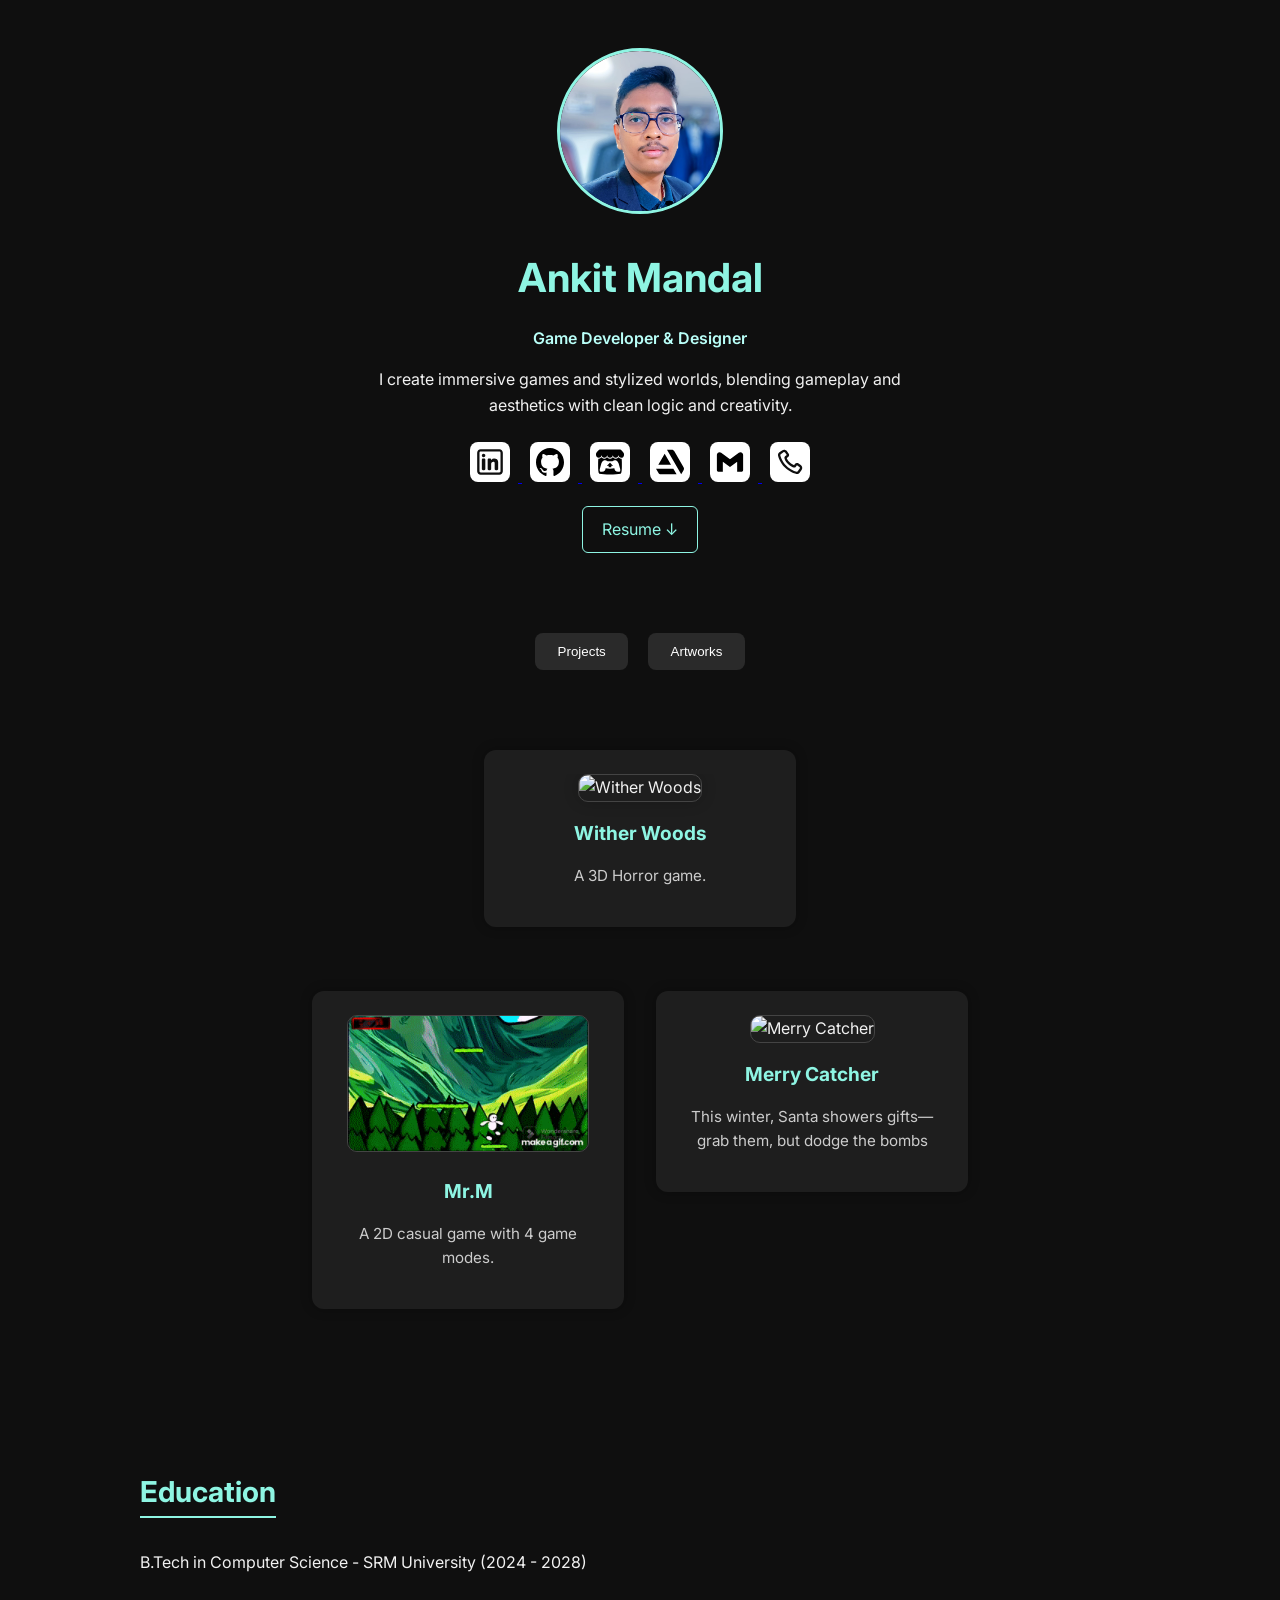
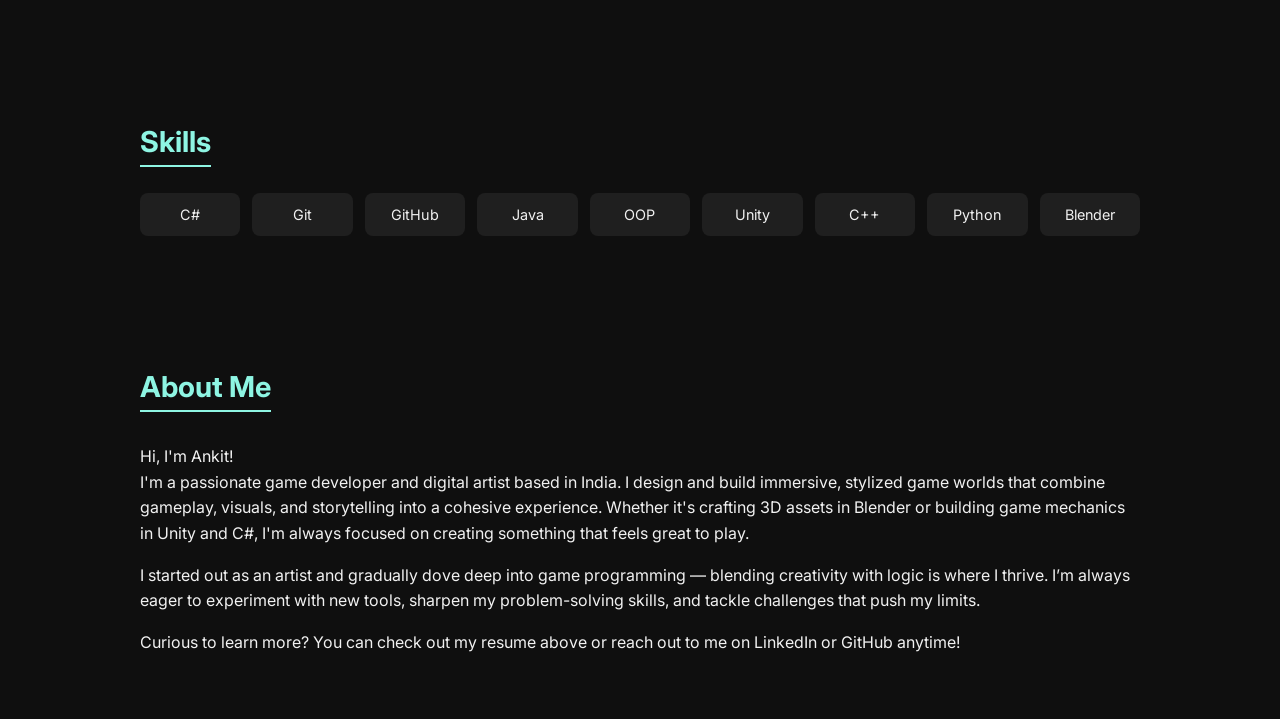
==== index.html @ 46e1128d "thumbnail" ====
<!DOCTYPE html>
<html lang="en">
<head>
	<meta property="og:title" content="Ankit Mandal - Portfolio" />
<meta property="og:description" content="Check out my game development and design projects." />
<meta property="og:image" content="https://ankit-mandal006.github.io/thumbnail.png" />
<meta property="og:url" content="https://ankit-mandal006.github.io/" />
  <meta charset="UTF-8" />
  <meta name="viewport" content="width=device-width, initial-scale=1.0" />
  <title>Ankit Mandal</title>
  <link rel="stylesheet" href="style.css" />
  <link href="https://fonts.googleapis.com/css2?family=Inter:wght@400;700&display=swap" rel="stylesheet">
</head>
<body>

  <!-- Intro Section -->
  <section class="intro">
    <div class="profile-img">
      <img src="My Photo.jpg" alt="Profile" />
    </div>
    <div class="intro-text">
      <h1>Ankit Mandal</h1>
      <p class="title">Game Developer & Designer</p>
      <p class="bio">I create immersive games and stylized worlds, blending gameplay and aesthetics with clean logic and creativity.</p>
      <div class="social-links">
  <a href="https://www.linkedin.com/in/ankit-mandal-724890359/" target="_blank" rel="noopener noreferrer">
    <img src="linkedin.svg" alt="LinkedIn" />
  </a>
  <a href="https://github.com/Ankit-Mandal006" target="_blank" rel="noopener noreferrer">
    <img src="github.svg" alt="GitHub" />
  </a>
<a href="https://ankit-mandal006.itch.io/" target="_blank" rel="noopener noreferrer">
    <img src="itchio.svg" alt="ItchIo" />
  </a>
<a href="https://www.artstation.com/ankitmandal006/albums/14439986" target="_blank" rel="noopener noreferrer">
    <img src="artstation.svg" alt="ArtStation" />
  </a>
<!-- Gmail -->
<a href="mailto:mandal.ankit190506@gmail.com" onclick="copyToClipboard('mandal.ankit190506@gmail.com'); return true;" title="Click to email & copy email">
  <img src="gmail.svg" alt="Gmail" />
</a>

<!-- Phone -->
<a href="#" data-copy="+919234435686" onclick="copyToClipboard(this.dataset.copy); return false;" title="Click to copy phone number">
  <img src="call.svg" alt="Call" />
</a>
</div>
<a href="Ankit Mandal Resume.docx" class="resume-btn" target="_blank" rel="noopener noreferrer">Resume ↓</a>
    </div>
  </section>

  <!-- Toggle Buttons -->
  <div class="switch-buttons">
    <button onclick="showSection('projects')">Projects</button>
    <button onclick="showSection('artworks')">Artworks</button>
  </div>

  <!-- Project Section -->
<section id="projects" class="section active">

  <!-- Featured Game -->
  <div class="grid-container">
    <a href="https://ankit-mandal006.itch.io/wither-woods" target="_blank" class="game-card-link">
      <div class="game-card featured-card">
        <div class="overlay-container">
          <img src="WitherWoods.gif" alt="Wither Woods" />
          <div class="overlay-text">
            <svg xmlns="http://www.w3.org/2000/svg" width="16" height="16" fill="currentColor" viewBox="0 0 16 16">
              <path d="M16 8s-3-5.5-8-5.5S0 8 0 8s3 5.5 8 5.5S16 8 16 8zm-8 4a4 4 0 1 1 0-8 4 4 0 0 1 0 8z"/>
              <path d="M8 5.5a2.5 2.5 0 1 0 0 5 2.5 2.5 0 0 0 0-5z"/>
            </svg>
            Play on Itch.io
          </div>
        </div>
        <h3>Wither Woods</h3>
        <p>A 3D Horror game.</p>
      </div>
    </a>
  </div>

  <!-- Other Projects -->
  <div class="grid-container">
    <a href="https://ankit-mandal006.itch.io/mr-m" target="_blank" class="game-card-link">
      <div class="game-card">
        <div class="overlay-container">
          <img src="Mr_M.gif" alt="Mr.M" />
          <div class="overlay-text">
            <svg xmlns="http://www.w3.org/2000/svg" width="16" height="16" fill="currentColor" viewBox="0 0 16 16">
              <path d="M16 8s-3-5.5-8-5.5S0 8 0 8s3 5.5 8 5.5S16 8 16 8zm-8 4a4 4 0 1 1 0-8 4 4 0 0 1 0 8z"/>
              <path d="M8 5.5a2.5 2.5 0 1 0 0 5 2.5 2.5 0 0 0 0-5z"/>
            </svg>
            Play on Itch.io
          </div>
        </div>
        <h3>Mr.M</h3>
        <p>A 2D casual game with 4 game modes.</p>
      </div>
    </a>

    <a href="https://ankit-mandal006.itch.io/merrycatcher" target="_blank" class="game-card-link">
      <div class="game-card">
        <div class="overlay-container">
          <img src="Merry Catcher.gif" alt="Merry Catcher" />
          <div class="overlay-text">
            <svg xmlns="http://www.w3.org/2000/svg" width="16" height="16" fill="currentColor" viewBox="0 0 16 16">
              <path d="M16 8s-3-5.5-8-5.5S0 8 0 8s3 5.5 8 5.5S16 8 16 8zm-8 4a4 4 0 1 1 0-8 4 4 0 0 1 0 8z"/>
              <path d="M8 5.5a2.5 2.5 0 1 0 0 5 2.5 2.5 0 0 0 0-5z"/>
            </svg>
            Play on Itch.io
          </div>
        </div>
        <h3>Merry Catcher</h3>
        <p>This winter, Santa showers gifts—grab them, but dodge the bombs</p>
      </div>
    </a>
  </div>

</section>


 <!-- Artworks Section -->
<section id="artworks" class="section">
  <div class="grid-container">

    
    <a href="https://www.artstation.com/artwork/0lVBq5" target="_blank" class="game-card-link">
      <div class="game-card">
        <div class="overlay-container">
          <img src="Rock_Golem.gif" alt="Rock Golem" />
          <div class="overlay-text">
            <svg xmlns="http://www.w3.org/2000/svg" width="16" height="16" fill="currentColor" viewBox="0 0 16 16">
              <path d="M16 8s-3-5.5-8-5.5S0 8 0 8s3 5.5 8 5.5S16 8 16 8zm-8 4a4 4 0 1 1 0-8 4 4 0 0 1 0 8z"/>
              <path d="M8 5.5a2.5 2.5 0 1 0 0 5 2.5 2.5 0 0 0 0-5z"/>
            </svg>
            View on ArtStation
          </div>
        </div>
        <h3>Rock Golem</h3>
        <p>#3D Model</p>
      </div>
    </a>

  </div>

  <div class="grid-container">

  <div class="grid-container">

    <a href="https://www.artstation.com/artwork/WXVqDQ" target="_blank" class="game-card-link">
      <div class="game-card">
        <div class="overlay-container">
          <img src="My Kitchen.gif" alt="Kitchen" />
          <div class="overlay-text">
            <svg xmlns="http://www.w3.org/2000/svg" width="16" height="16" fill="currentColor" viewBox="0 0 16 16">
              <path d="M16 8s-3-5.5-8-5.5S0 8 0 8s3 5.5 8 5.5S16 8 16 8zm-8 4a4 4 0 1 1 0-8 4 4 0 0 1 0 8z"/>
              <path d="M8 5.5a2.5 2.5 0 1 0 0 5 2.5 2.5 0 0 0 0-5z"/>
            </svg>
            View on ArtStation
          </div>
        </div>
        <h3>Kitchen</h3>
        <p>#Environment Designing</p>
      </div>
    </a>

    <a href="https://www.artstation.com/artwork/GvKOK1" target="_blank" class="game-card-link">
      <div class="game-card">
        <div class="overlay-container">
          <img src="Poo.gif" alt="Poo - Kung Fu Panda" />
          <div class="overlay-text">
            <svg xmlns="http://www.w3.org/2000/svg" width="16" height="16" fill="currentColor" viewBox="0 0 16 16">
              <path d="M16 8s-3-5.5-8-5.5S0 8 0 8s3 5.5 8 5.5S16 8 16 8zm-8 4a4 4 0 1 1 0-8 4 4 0 0 1 0 8z"/>
              <path d="M8 5.5a2.5 2.5 0 1 0 0 5 2.5 2.5 0 0 0 0-5z"/>
            </svg>
            View on ArtStation
          </div>
        </div>
        <h3>Poo - Kung Fu Panda</h3>
        <p>#3D Model</p>
      </div>
    </a>

  </div>

  <div class="grid-container">

    <a href="https://www.artstation.com/artwork/Bk50A6" target="_blank" class="game-card-link">
      <div class="game-card">
        <div class="overlay-container">
          <img src="Solo Leveling.jpg" alt="Solo Leveling" />
          <div class="overlay-text">
            <svg xmlns="http://www.w3.org/2000/svg" width="16" height="16" fill="currentColor" viewBox="0 0 16 16">
              <path d="M16 8s-3-5.5-8-5.5S0 8 0 8s3 5.5 8 5.5S16 8 16 8zm-8 4a4 4 0 1 1 0-8 4 4 0 0 1 0 8z"/>
              <path d="M8 5.5a2.5 2.5 0 1 0 0 5 2.5 2.5 0 0 0 0-5z"/>
            </svg>
            View on ArtStation
          </div>
        </div>
        <h3>Solo Leveling</h3>
        <p>#Traditional Art</p>
      </div>
    </a>

    <a href="https://www.artstation.com/artwork/2B36AB" target="_blank" class="game-card-link">
      <div class="game-card">
        <div class="overlay-container">
          <img src="Deamon Slayer.jpg" alt="Demon Slayer" />
          <div class="overlay-text">
            <svg xmlns="http://www.w3.org/2000/svg" width="16" height="16" fill="currentColor" viewBox="0 0 16 16">
              <path d="M16 8s-3-5.5-8-5.5S0 8 0 8s3 5.5 8 5.5S16 8 16 8zm-8 4a4 4 0 1 1 0-8 4 4 0 0 1 0 8z"/>
              <path d="M8 5.5a2.5 2.5 0 1 0 0 5 2.5 2.5 0 0 0 0-5z"/>
            </svg>
            View on ArtStation
          </div>
        </div>
        <h3>Demon Slayer</h3>
        <p>#Traditional Art</p>
      </div>
    </a>

  </div>

  <div class="grid-container">

    <a href="https://www.artstation.com/artwork/NqV0A1" target="_blank" class="game-card-link">
      <div class="game-card">
        <div class="overlay-container">
          <img src="chainsaw man.jpg" alt="Chainsaw Man" />
          <div class="overlay-text">
            <svg xmlns="http://www.w3.org/2000/svg" width="16" height="16" fill="currentColor" viewBox="0 0 16 16">
              <path d="M16 8s-3-5.5-8-5.5S0 8 0 8s3 5.5 8 5.5S16 8 16 8zm-8 4a4 4 0 1 1 0-8 4 4 0 0 1 0 8z"/>
              <path d="M8 5.5a2.5 2.5 0 1 0 0 5 2.5 2.5 0 0 0 0-5z"/>
            </svg>
            View on ArtStation
          </div>
        </div>
        <h3>Chainsaw Man</h3>
        <p>#Traditional Art</p>
      </div>
    </a>

    <a href="https://www.artstation.com/artwork/qJwzaN" target="_blank" class="game-card-link">
      <div class="game-card">
        <div class="overlay-container">
          <img src="Berserk.jpg" alt="Berserk" />
          <div class="overlay-text">
            <svg xmlns="http://www.w3.org/2000/svg" width="16" height="16" fill="currentColor" viewBox="0 0 16 16">
              <path d="M16 8s-3-5.5-8-5.5S0 8 0 8s3 5.5 8 5.5S16 8 16 8zm-8 4a4 4 0 1 1 0-8 4 4 0 0 1 0 8z"/>
              <path d="M8 5.5a2.5 2.5 0 1 0 0 5 2.5 2.5 0 0 0 0-5z"/>
            </svg>
            View on ArtStation
          </div>
        </div>
        <h3>Berserk</h3>
        <p>#Traditional Art</p>
      </div>
    </a>

  </div>

  <div class="grid-container">

    <a href="https://www.artstation.com/artwork/wr3GlY" target="_blank" class="game-card-link">
      <div class="game-card">
        <div class="overlay-container">
          <img src="AOT.jpg" alt="Attack on Titan" />
          <div class="overlay-text">
            <svg xmlns="http://www.w3.org/2000/svg" width="16" height="16" fill="currentColor" viewBox="0 0 16 16">
              <path d="M16 8s-3-5.5-8-5.5S0 8 0 8s3 5.5 8 5.5S16 8 16 8zm-8 4a4 4 0 1 1 0-8 4 4 0 0 1 0 8z"/>
              <path d="M8 5.5a2.5 2.5 0 1 0 0 5 2.5 2.5 0 0 0 0-5z"/>
            </svg>
            View on ArtStation
          </div>
        </div>
        <h3>Attack on Titan</h3>
        <p>#Traditional Art</p>
      </div>
    </a>

  </div>
</section>



  <!-- Education -->
  <section class="info-block">
    <h2>Education</h2>
    <p>B.Tech in Computer Science - SRM University (2024 - 2028)</p>
  </section>

  <!-- Skills -->
  <section class="info-block">
    <h2>Skills</h2>
    <div class="skills-grid">
      <span>C#</span><span>Git</span><span>GitHub</span><span>Java</span>
      <span>OOP</span><span>Unity</span><span>C++</span><span>Python</span><span>Blender</span>
    </div>
  </section>

  <!-- About Me -->
  <section class="info-block">
    <h2>About Me</h2>
    <p>Hi, I'm Ankit! <br>
      I'm a passionate game developer and digital artist based in India. I design and build immersive, stylized game worlds that combine gameplay, visuals, and storytelling into a cohesive experience. Whether it's crafting 3D assets in Blender or building game mechanics in Unity and C#, I'm always focused on creating something that feels great to play.</p>
    <p>I started out as an artist and gradually dove deep into game programming — blending creativity with logic is where I thrive. I’m always eager to experiment with new tools, sharpen my problem-solving skills, and tackle challenges that push my limits.</p>
    <p>Curious to learn more? You can check out my resume above or reach out to me on LinkedIn or GitHub anytime!</p>
  </section>

  <!-- Script -->
  <script>
    function showSection(id) {
      document.querySelectorAll('.section').forEach(s => s.classList.remove('active'));
      document.getElementById(id).classList.add('active');
    }
  </script>
<script>
  function copyToClipboard(text) {
    if (navigator.clipboard) {
      navigator.clipboard.writeText(text).then(() => {
        alert(`${text} copied to clipboard!`);
      }).catch(err => {
        console.error('Failed to copy: ', err);
        alert('Copy failed. Try manually.');
      });
    } else {
      // Fallback for older browsers
      const textarea = document.createElement('textarea');
      textarea.value = text;
      document.body.appendChild(textarea);
      textarea.select();
      try {
        document.execCommand('copy');
        alert(`${text} copied to clipboard!`);
      } catch (err) {
        alert('Copy not supported');
      }
      document.body.removeChild(textarea);
    }
  }
</script>

</body>
</html>
---- style.css ----
/* =========================
   Base Styles
========================= */
body {
  font-family: 'Inter', sans-serif;
  background: #0f0f0f;
  color: #f1f1f1;
  margin: 0;
  padding: 0;
  line-height: 1.6;
}

/* =========================
   Layout
========================= */
section {
  padding: 3rem 1.5rem;
  max-width: 1000px;
  margin: 0 auto;
}

h1, h2, h3 {
  margin: 0;
}

h2 {
  color: #8ef5e3;
  font-size: 1.8rem;
  border-bottom: 2px solid #8ef5e3;
  display: inline-block;
  margin-bottom: 1rem;
}

/* =========================
   Intro Section
========================= */
.intro {
  display: flex;
  flex-direction: column;
  align-items: center;
  text-align: center;
}

.profile-img img {
  width: 160px;
  height: 160px;
  border-radius: 50%;
  border: 3px solid #8ef5e3;
  margin-bottom: 1rem;
}

.intro-text h1 {
  font-size: 2.5rem;
  color: #8ef5e3;
  margin: 0.5rem 0;
}

.title {
  color: #b9fff8;
  font-weight: 600;
  margin-bottom: 1rem;
}

.bio {
  max-width: 600px;
  font-size: 1rem;
}

/* =========================
   Social Links & Resume
========================= */
.social-links {
  margin-top: 1.5rem;
}

.social-links a img {
  width: 28px;
  height: 28px;
  background: #fff;
  border-radius: 8px;
  padding: 6px;
  margin: 0 8px;
  transition: transform 0.2s;
}

.social-links a img:hover {
  transform: scale(1.2);
}

.resume-btn {
  display: inline-block;
  margin-top: 1rem;
  padding: 0.6rem 1.2rem;
  border: 1px solid #8ef5e3;
  border-radius: 6px;
  color: #8ef5e3;
  text-decoration: none;
  transition: background 0.3s, color 0.3s;
}

.resume-btn:hover {
  background: #8ef5e3;
  color: #0f0f0f;
}

/* =========================
   Section Toggle Buttons
========================= */
.switch-buttons {
  text-align: center;
  margin-top: 2rem;
}

.switch-buttons button {
  background: #2a2a2a;
  border: none;
  color: #fff;
  padding: 0.7rem 1.4rem;
  margin: 0 0.5rem;
  border-radius: 8px;
  cursor: pointer;
  transition: background 0.3s;
}

.switch-buttons button:hover {
  background: #444;
}

/* =========================
   Section Visibility
========================= */
.section {
  display: none;
}

.section.active {
  display: block;
}

/* =========================
   Info Blocks
========================= */
.info-block {
  margin-top: 2rem;
}

/* =========================
   Skills
========================= */
.skills-grid {
  display: grid;
  grid-template-columns: repeat(auto-fit, minmax(100px, 1fr));
  gap: 12px;
  margin-top: 10px;
}

.skills-grid span {
  background-color: #1f1f1f;
  padding: 10px 15px;
  border-radius: 8px;
  font-size: 0.9rem;
  text-align: center;
  transition: background 0.3s ease;
}

.skills-grid span:hover {
  background-color: #2e2e2e;
}

/* =========================
   Grid Containers
========================= */
.grid-container {
  display: flex;
  flex-wrap: wrap;
  justify-content: center;
  gap: 2rem;
  padding: 2rem 1rem;
}

/* =========================
   Game & Art Cards
========================= */
.game-card-link {
  text-decoration: none;
  color: inherit;
  display: block;
}

.game-card {
  background: #1e1e1e;
  border-radius: 12px;
  padding: 1.5rem 1rem;
  width: 280px;
  text-align: center;
  box-shadow: 0 0 12px rgba(0, 0, 0, 0.3);
  transition: transform 0.3s ease;
  position: relative;
}

.game-card:hover {
  transform: translateY(-5px);
}

.game-card-link:hover .game-card {
  transform: scale(1.02);
}

.game-card img {
  width: 100%;
  max-width: 240px;
  height: auto;
  margin-bottom: 1rem;
  border-radius: 10px;
  border: 1px solid #444;
}

.game-card h3 {
  color: #8ef5e3;
  margin-bottom: 0.5rem;
  font-size: 1.2rem;
}

.game-card p {
  color: #ccc;
  font-size: 0.95rem;
  padding: 0 1rem;
}

/* =========================
   Featured Game
========================= */
.featured-card {
  max-width: 100%;
  text-align: center;
}

.featured-card img {
  width: 100%;
  max-width: 600px;
  height: auto;
  border-radius: 12px;
  box-shadow: 0 0 15px rgba(0, 0, 0, 0.2);
  margin-bottom: 1rem;
}

/* =========================
   Overlay (Artstation Links)
========================= */
.overlay-container {
  position: relative;
  overflow: hidden;
  border-radius: 10px;
}

.overlay-container img {
  width: 100%;
  height: auto;
  border-radius: 10px;
  border: 1px solid #444;
  transition: filter 0.4s ease;
}

.overlay-container:hover img {
  filter: blur(3px);
}

.overlay-text {
  position: absolute;
  bottom: 8px;
  left: 8px;
  background-color: rgba(0, 0, 0, 0.7);
  color: white;
  padding: 6px 10px;
  border-radius: 4px;
  display: flex;
  align-items: center;
  font-size: 0.9rem;
  opacity: 0;
  transition: opacity 0.3s ease;
}

.overlay-container:hover .overlay-text {
  opacity: 1;
}

.overlay-text svg {
  margin-right: 6px;
  fill: white;
  width: 16px;
  height: 16px;
}
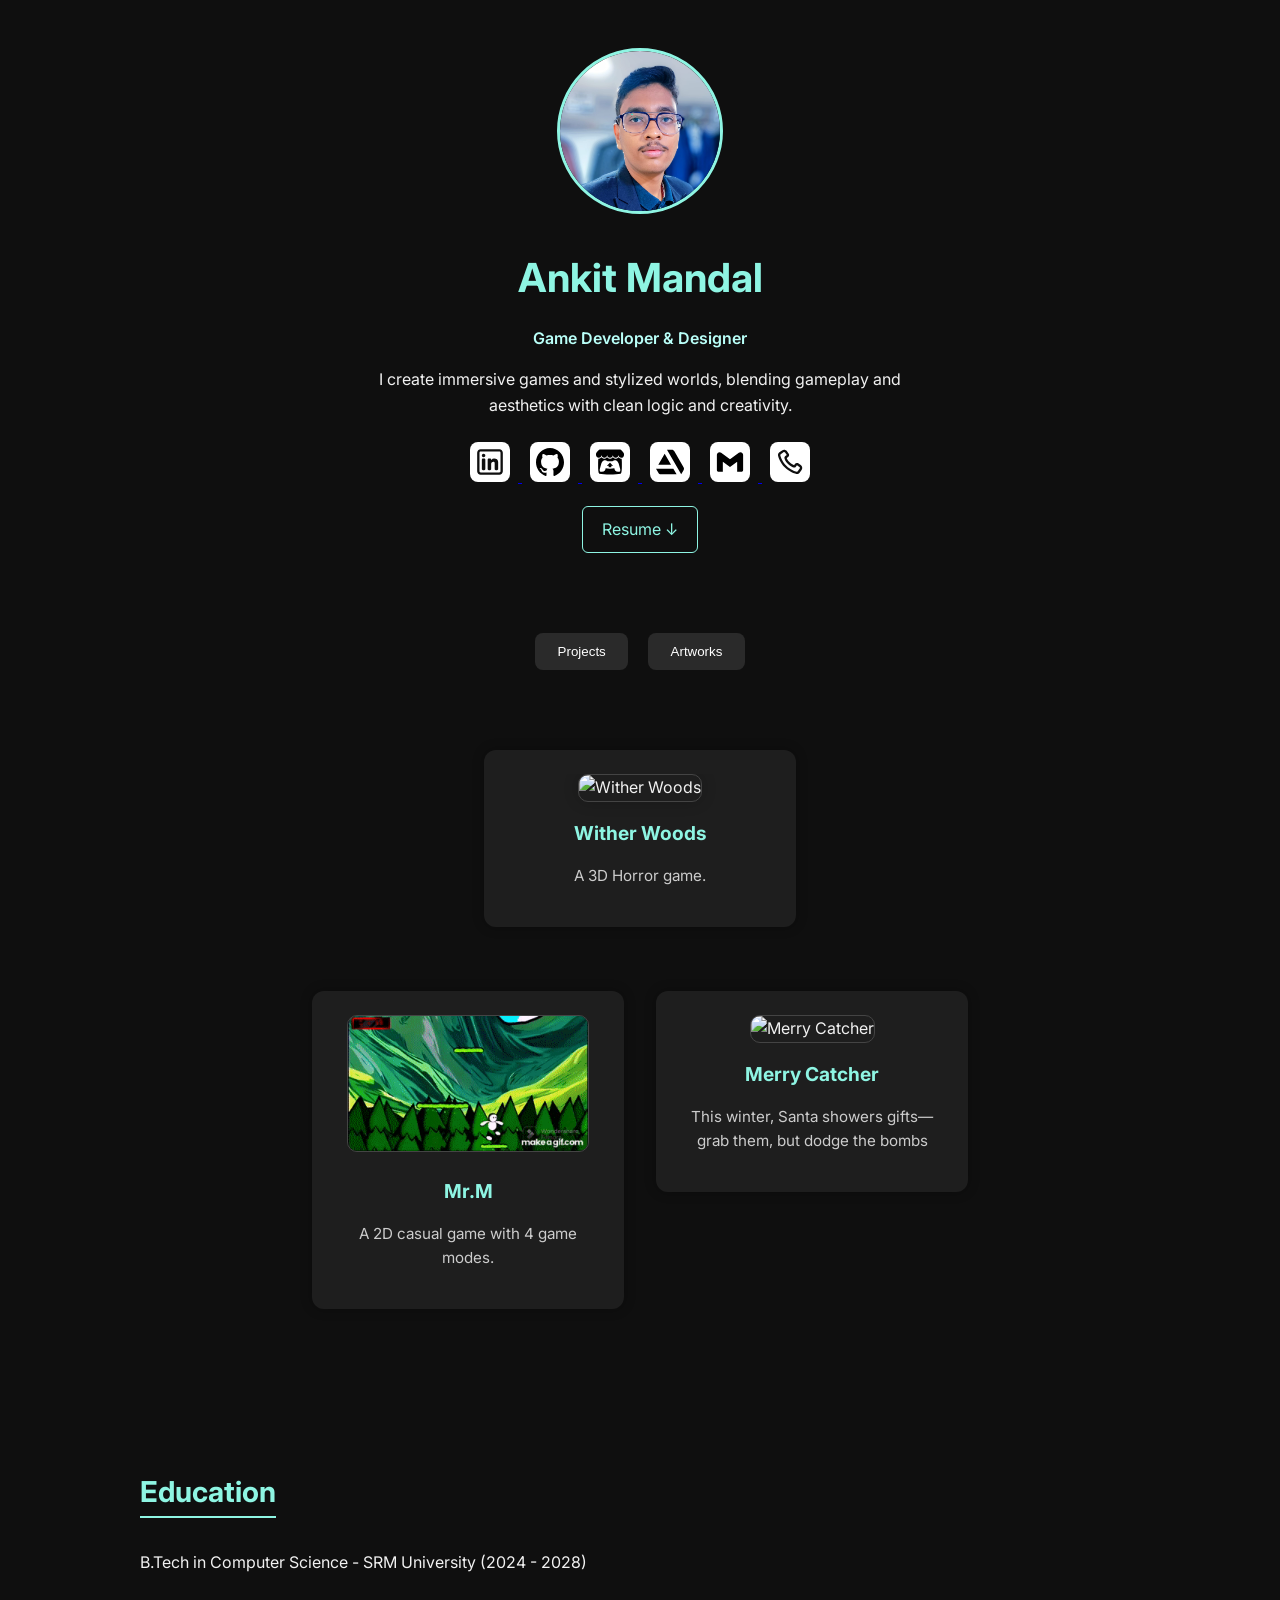
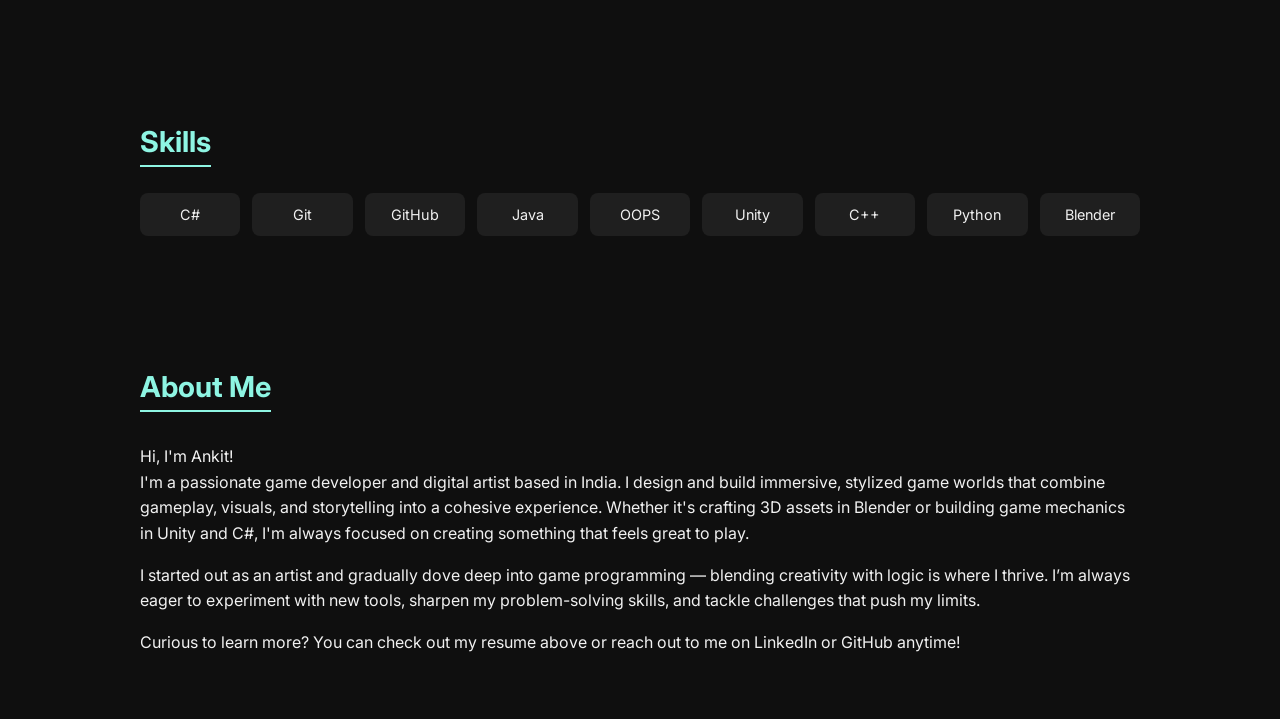
==== commit 2a80a6e5: "Update index.html" ====
--- a/index.html
+++ b/index.html
@@ -46,7 +46,7 @@
   <img src="call.svg" alt="Call" />
 </a>
 </div>
-<a href="Ankit Mandal Resume.docx" class="resume-btn" target="_blank" rel="noopener noreferrer">Resume ↓</a>
+<a href="AnkitMandalResume.pdf" class="resume-btn" target="_blank" rel="noopener noreferrer">Resume ↓</a>
     </div>
   </section>
 
@@ -294,7 +294,7 @@
     <h2>Skills</h2>
     <div class="skills-grid">
       <span>C#</span><span>Git</span><span>GitHub</span><span>Java</span>
-      <span>OOP</span><span>Unity</span><span>C++</span><span>Python</span><span>Blender</span>
+      <span>OOPS</span><span>Unity</span><span>C++</span><span>Python</span><span>Blender</span>
     </div>
   </section>
 
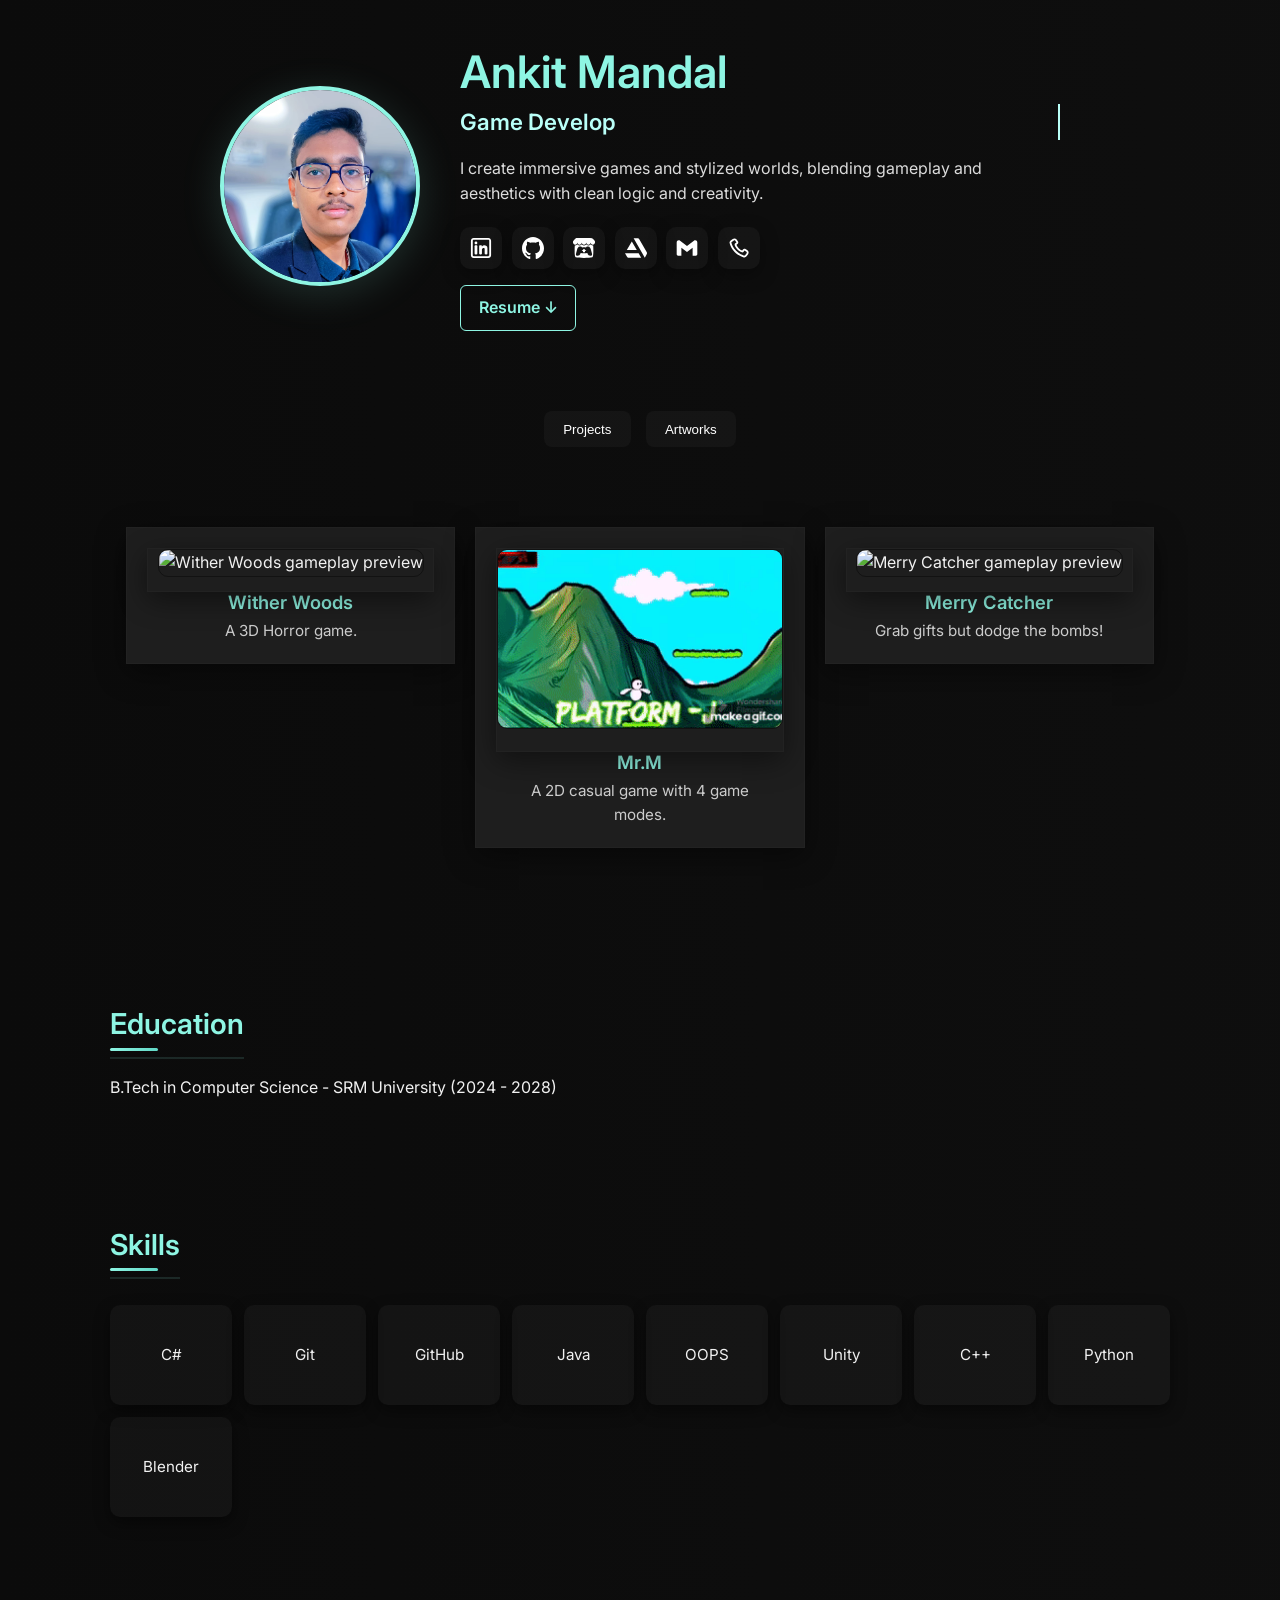
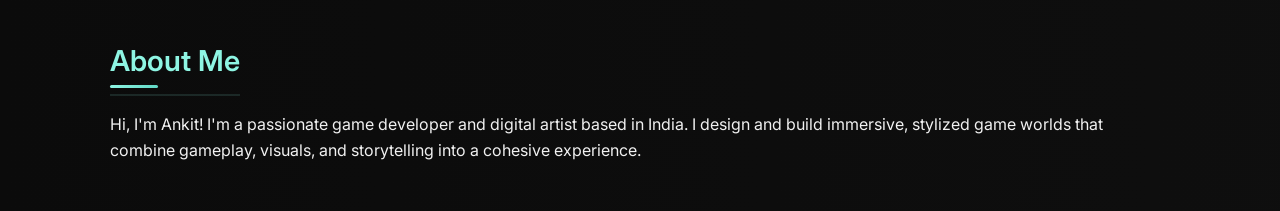
==== commit 4f1ce42a: "UPDATED UI" ====
--- a/index.html
+++ b/index.html
@@ -1,129 +1,99 @@
-
 <!DOCTYPE html>
 <html lang="en">
 <head>
-	<meta property="og:title" content="Ankit Mandal - Portfolio" />
-<meta property="og:description" content="Check out my game development and design projects." />
-<meta property="og:image" content="https://ankit-mandal006.github.io/thumbnail.png" />
-<meta property="og:url" content="https://ankit-mandal006.github.io/" />
+  <meta property="og:title" content="Ankit Mandal - Portfolio" />
+  <meta property="og:description" content="Check out my game development and design projects." />
+  <meta property="og:image" content="https://ankit-mandal006.github.io/thumbnail.png" />
+  <meta property="og:url" content="https://ankit-mandal006.github.io/" />
+
   <meta charset="UTF-8" />
   <meta name="viewport" content="width=device-width, initial-scale=1.0" />
   <title>Ankit Mandal</title>
+
   <link rel="stylesheet" href="style.css" />
   <link href="https://fonts.googleapis.com/css2?family=Inter:wght@400;700&display=swap" rel="stylesheet">
 </head>
 <body>
 
+  <!-- Background animation layer -->
+  <div class="bg-anim" aria-hidden="true">
+    <span></span><span></span><span></span><span></span><span></span>
+    <span></span><span></span><span></span><span></span><span></span>
+  </div>
+
   <!-- Intro Section -->
   <section class="intro">
     <div class="profile-img">
-      <img src="My Photo.jpg" alt="Profile" />
+      <img src="My Photo.jpg" alt="Profile photo of Ankit Mandal" />
     </div>
     <div class="intro-text">
-      <h1>Ankit Mandal</h1>
-      <p class="title">Game Developer & Designer</p>
-      <p class="bio">I create immersive games and stylized worlds, blending gameplay and aesthetics with clean logic and creativity.</p>
+      <h1 class="name">Ankit Mandal</h1>
+      <p class="typing-text"></p>
+      <p class="bio">
+        I create immersive games and stylized worlds, blending gameplay and aesthetics with clean logic and creativity.
+      </p>
       <div class="social-links">
-  <a href="https://www.linkedin.com/in/ankit-mandal-724890359/" target="_blank" rel="noopener noreferrer">
-    <img src="linkedin.svg" alt="LinkedIn" />
-  </a>
-  <a href="https://github.com/Ankit-Mandal006" target="_blank" rel="noopener noreferrer">
-    <img src="github.svg" alt="GitHub" />
-  </a>
-<a href="https://ankit-mandal006.itch.io/" target="_blank" rel="noopener noreferrer">
-    <img src="itchio.svg" alt="ItchIo" />
-  </a>
-<a href="https://www.artstation.com/ankitmandal006/albums/14439986" target="_blank" rel="noopener noreferrer">
-    <img src="artstation.svg" alt="ArtStation" />
-  </a>
-<!-- Gmail -->
-<a href="mailto:mandal.ankit190506@gmail.com" onclick="copyToClipboard('mandal.ankit190506@gmail.com'); return true;" title="Click to email & copy email">
-  <img src="gmail.svg" alt="Gmail" />
-</a>
-
-<!-- Phone -->
-<a href="#" data-copy="+919234435686" onclick="copyToClipboard(this.dataset.copy); return false;" title="Click to copy phone number">
-  <img src="call.svg" alt="Call" />
-</a>
-</div>
-<a href="AnkitMandalResume.pdf" class="resume-btn" target="_blank" rel="noopener noreferrer">Resume ↓</a>
+        <a href="https://www.linkedin.com/in/ankit-mandal-724890359/" target="_blank"><img src="linkedin.svg" alt="LinkedIn" /></a>
+        <a href="https://github.com/Ankit-Mandal006" target="_blank"><img src="github.svg" alt="GitHub" /></a>
+        <a href="https://ankit-mandal006.itch.io/" target="_blank"><img src="itchio.svg" alt="Itch.io" /></a>
+        <a href="https://www.artstation.com/ankitmandal006/albums/14439986" target="_blank"><img src="artstation.svg" alt="ArtStation" /></a>
+        <a href="mailto:mandal.ankit190506@gmail.com"><img src="gmail.svg" alt="Gmail" /></a>
+        <a href="#" data-copy="+919234435686"><img src="call.svg" alt="Phone" /></a>
+      </div>
+      <a href="AnkitMandalResume.pdf" class="resume-btn" target="_blank">Resume ↓</a>
     </div>
   </section>
 
   <!-- Toggle Buttons -->
   <div class="switch-buttons">
-    <button onclick="showSection('projects')">Projects</button>
-    <button onclick="showSection('artworks')">Artworks</button>
+    <button type="button" onclick="showSection('projects')">Projects</button>
+    <button type="button" onclick="showSection('artworks')">Artworks</button>
   </div>
 
-  <!-- Project Section -->
-<section id="projects" class="section active">
-
-  <!-- Featured Game -->
+  <!-- Projects Section -->
+  <section id="projects" class="section active">
+    <div class="grid-container">
+      <a href="https://ankit-mandal006.itch.io/wither-woods" target="_blank" class="game-card-link">
+        <div class="game-card">
+          <div class="overlay-container">
+            <img src="WitherWoods.gif" alt="Wither Woods gameplay preview" />
+            <div class="overlay-text">Play on Itch.io</div>
+          </div>
+          <h3>Wither Woods</h3>
+          <p>A 3D Horror game.</p>
+        </div>
+      </a>
+
+      <a href="https://ankit-mandal006.itch.io/mr-m" target="_blank" class="game-card-link">
+        <div class="game-card">
+          <div class="overlay-container">
+            <img src="Mr_M.gif" alt="Mr.M gameplay preview" />
+            <div class="overlay-text">Play on Itch.io</div>
+          </div>
+          <h3>Mr.M</h3>
+          <p>A 2D casual game with 4 game modes.</p>
+        </div>
+      </a>
+
+      <a href="https://ankit-mandal006.itch.io/merrycatcher" target="_blank" class="game-card-link">
+        <div class="game-card">
+          <div class="overlay-container">
+            <img src="Merry Catcher.gif" alt="Merry Catcher gameplay preview" />
+            <div class="overlay-text">Play on Itch.io</div>
+          </div>
+          <h3>Merry Catcher</h3>
+          <p>Grab gifts but dodge the bombs!</p>
+        </div>
+      </a>
+    </div>
+  </section>
+
+<!-- Artworks Section -->
+<section id="artworks" class="section">
+  <h2>Artworks</h2>
   <div class="grid-container">
-    <a href="https://ankit-mandal006.itch.io/wither-woods" target="_blank" class="game-card-link">
-      <div class="game-card featured-card">
-        <div class="overlay-container">
-          <img src="WitherWoods.gif" alt="Wither Woods" />
-          <div class="overlay-text">
-            <svg xmlns="http://www.w3.org/2000/svg" width="16" height="16" fill="currentColor" viewBox="0 0 16 16">
-              <path d="M16 8s-3-5.5-8-5.5S0 8 0 8s3 5.5 8 5.5S16 8 16 8zm-8 4a4 4 0 1 1 0-8 4 4 0 0 1 0 8z"/>
-              <path d="M8 5.5a2.5 2.5 0 1 0 0 5 2.5 2.5 0 0 0 0-5z"/>
-            </svg>
-            Play on Itch.io
-          </div>
-        </div>
-        <h3>Wither Woods</h3>
-        <p>A 3D Horror game.</p>
-      </div>
-    </a>
-  </div>
-
-  <!-- Other Projects -->
-  <div class="grid-container">
-    <a href="https://ankit-mandal006.itch.io/mr-m" target="_blank" class="game-card-link">
-      <div class="game-card">
-        <div class="overlay-container">
-          <img src="Mr_M.gif" alt="Mr.M" />
-          <div class="overlay-text">
-            <svg xmlns="http://www.w3.org/2000/svg" width="16" height="16" fill="currentColor" viewBox="0 0 16 16">
-              <path d="M16 8s-3-5.5-8-5.5S0 8 0 8s3 5.5 8 5.5S16 8 16 8zm-8 4a4 4 0 1 1 0-8 4 4 0 0 1 0 8z"/>
-              <path d="M8 5.5a2.5 2.5 0 1 0 0 5 2.5 2.5 0 0 0 0-5z"/>
-            </svg>
-            Play on Itch.io
-          </div>
-        </div>
-        <h3>Mr.M</h3>
-        <p>A 2D casual game with 4 game modes.</p>
-      </div>
-    </a>
-
-    <a href="https://ankit-mandal006.itch.io/merrycatcher" target="_blank" class="game-card-link">
-      <div class="game-card">
-        <div class="overlay-container">
-          <img src="Merry Catcher.gif" alt="Merry Catcher" />
-          <div class="overlay-text">
-            <svg xmlns="http://www.w3.org/2000/svg" width="16" height="16" fill="currentColor" viewBox="0 0 16 16">
-              <path d="M16 8s-3-5.5-8-5.5S0 8 0 8s3 5.5 8 5.5S16 8 16 8zm-8 4a4 4 0 1 1 0-8 4 4 0 0 1 0 8z"/>
-              <path d="M8 5.5a2.5 2.5 0 1 0 0 5 2.5 2.5 0 0 0 0-5z"/>
-            </svg>
-            Play on Itch.io
-          </div>
-        </div>
-        <h3>Merry Catcher</h3>
-        <p>This winter, Santa showers gifts—grab them, but dodge the bombs</p>
-      </div>
-    </a>
-  </div>
-
-</section>
-
-
- <!-- Artworks Section -->
-<section id="artworks" class="section">
-  <div class="grid-container">
-
-    
+
+    <!-- Artwork 1 -->
     <a href="https://www.artstation.com/artwork/0lVBq5" target="_blank" class="game-card-link">
       <div class="game-card">
         <div class="overlay-container">
@@ -141,12 +111,7 @@
       </div>
     </a>
 
-  </div>
-
-  <div class="grid-container">
-
-  <div class="grid-container">
-
+    <!-- Artwork 2 -->
     <a href="https://www.artstation.com/artwork/WXVqDQ" target="_blank" class="game-card-link">
       <div class="game-card">
         <div class="overlay-container">
@@ -164,6 +129,7 @@
       </div>
     </a>
 
+    <!-- Artwork 3 -->
     <a href="https://www.artstation.com/artwork/GvKOK1" target="_blank" class="game-card-link">
       <div class="game-card">
         <div class="overlay-container">
@@ -181,10 +147,7 @@
       </div>
     </a>
 
-  </div>
-
-  <div class="grid-container">
-
+    <!-- Artwork 4 -->
     <a href="https://www.artstation.com/artwork/Bk50A6" target="_blank" class="game-card-link">
       <div class="game-card">
         <div class="overlay-container">
@@ -202,6 +165,7 @@
       </div>
     </a>
 
+    <!-- Artwork 5 -->
     <a href="https://www.artstation.com/artwork/2B36AB" target="_blank" class="game-card-link">
       <div class="game-card">
         <div class="overlay-container">
@@ -219,10 +183,7 @@
       </div>
     </a>
 
-  </div>
-
-  <div class="grid-container">
-
+    <!-- Artwork 6 -->
     <a href="https://www.artstation.com/artwork/NqV0A1" target="_blank" class="game-card-link">
       <div class="game-card">
         <div class="overlay-container">
@@ -240,6 +201,7 @@
       </div>
     </a>
 
+    <!-- Artwork 7 -->
     <a href="https://www.artstation.com/artwork/qJwzaN" target="_blank" class="game-card-link">
       <div class="game-card">
         <div class="overlay-container">
@@ -257,10 +219,7 @@
       </div>
     </a>
 
-  </div>
-
-  <div class="grid-container">
-
+    <!-- Artwork 8 -->
     <a href="https://www.artstation.com/artwork/wr3GlY" target="_blank" class="game-card-link">
       <div class="game-card">
         <div class="overlay-container">
@@ -280,7 +239,6 @@
 
   </div>
 </section>
-
 
 
   <!-- Education -->
@@ -301,44 +259,10 @@
   <!-- About Me -->
   <section class="info-block">
     <h2>About Me</h2>
-    <p>Hi, I'm Ankit! <br>
-      I'm a passionate game developer and digital artist based in India. I design and build immersive, stylized game worlds that combine gameplay, visuals, and storytelling into a cohesive experience. Whether it's crafting 3D assets in Blender or building game mechanics in Unity and C#, I'm always focused on creating something that feels great to play.</p>
-    <p>I started out as an artist and gradually dove deep into game programming — blending creativity with logic is where I thrive. I’m always eager to experiment with new tools, sharpen my problem-solving skills, and tackle challenges that push my limits.</p>
-    <p>Curious to learn more? You can check out my resume above or reach out to me on LinkedIn or GitHub anytime!</p>
-  </section>
-
-  <!-- Script -->
-  <script>
-    function showSection(id) {
-      document.querySelectorAll('.section').forEach(s => s.classList.remove('active'));
-      document.getElementById(id).classList.add('active');
-    }
-  </script>
-<script>
-  function copyToClipboard(text) {
-    if (navigator.clipboard) {
-      navigator.clipboard.writeText(text).then(() => {
-        alert(`${text} copied to clipboard!`);
-      }).catch(err => {
-        console.error('Failed to copy: ', err);
-        alert('Copy failed. Try manually.');
-      });
-    } else {
-      // Fallback for older browsers
-      const textarea = document.createElement('textarea');
-      textarea.value = text;
-      document.body.appendChild(textarea);
-      textarea.select();
-      try {
-        document.execCommand('copy');
-        alert(`${text} copied to clipboard!`);
-      } catch (err) {
-        alert('Copy not supported');
-      }
-      document.body.removeChild(textarea);
-    }
-  }
-</script>
-
+    <p>Hi, I'm Ankit! I'm a passionate game developer and digital artist based in India. I design and build immersive, stylized game worlds that combine gameplay, visuals, and storytelling into a cohesive experience.</p>
+  </section>
+
+  <!-- Scripts -->
+  <script src="script.js"></script>
 </body>
 </html>
--- a/style.css
+++ b/style.css
@@ -1,34 +1,74 @@
 /* =========================
-   Base Styles
-========================= */
+   Root Variables
+========================= */
+:root {
+  --bg-0: #0f0f0f;
+  --bg-1: #151515;
+  --bg-2: #0b0b0b;
+  --card-bg: #1e1e1e;
+  --muted: #ccc;
+  --accent: #8ef5e3;
+  --accent-2: #62d8c6;
+  --glass: rgba(255,255,255,0.03);
+
+  --radius-sm: 6px;
+  --radius-md: 10px;
+  --radius-full: 50%;
+
+  --gap: 1rem;
+  --max-w: 1100px;
+
+  --transition: 240ms cubic-bezier(.2,.9,.3,1);
+}
+
+/* =========================
+   Base
+========================= */
+* { box-sizing: border-box; margin: 0; padding: 0; }
+html, body { height: 100%; }
+
 body {
   font-family: 'Inter', sans-serif;
-  background: #0f0f0f;
+  background: linear-gradient(270deg, var(--bg-0), var(--bg-1), var(--bg-2));
+  background-size: 600% 600%;
+  animation: gradientBG 12s ease infinite;
   color: #f1f1f1;
-  margin: 0;
-  padding: 0;
   line-height: 1.6;
+  -webkit-font-smoothing: antialiased;
+  -moz-osx-font-smoothing: grayscale;
+}
+
+@media (prefers-reduced-motion: reduce) {
+  * { transition: none !important; animation: none !important; }
 }
 
 /* =========================
    Layout
 ========================= */
 section {
-  padding: 3rem 1.5rem;
-  max-width: 1000px;
+  padding: 3rem 1.25rem;
+  max-width: var(--max-w);
   margin: 0 auto;
-}
-
-h1, h2, h3 {
-  margin: 0;
-}
-
+  animation: fadeIn 420ms var(--transition);
+}
+
+h1, h2, h3 { font-weight: 600; line-height: 1.1; }
 h2 {
-  color: #8ef5e3;
+  color: var(--accent);
   font-size: 1.8rem;
-  border-bottom: 2px solid #8ef5e3;
   display: inline-block;
   margin-bottom: 1rem;
+  border-bottom: 2px solid rgba(142,245,227,0.12);
+  padding-bottom: 6px;
+}
+h2::after {
+  content: "";
+  display: block;
+  width: 48px;
+  height: 3px;
+  background: linear-gradient(90deg, var(--accent), var(--accent-2));
+  border-radius: 3px;
+  margin-top: 8px;
 }
 
 /* =========================
@@ -36,257 +76,255 @@
 ========================= */
 .intro {
   display: flex;
-  flex-direction: column;
   align-items: center;
-  text-align: center;
+  justify-content: center;
+  gap: 2.5rem;
+  text-align: left;
+  flex-wrap: wrap;
 }
 
 .profile-img img {
-  width: 160px;
-  height: 160px;
-  border-radius: 50%;
-  border: 3px solid #8ef5e3;
+  width: 200px; height: 200px;
+  border-radius: var(--radius-full);
+  border: 4px solid var(--accent);
+  object-fit: cover;
+  box-shadow: 0 8px 40px rgba(142,245,227,0.15);
+  transition: transform var(--transition), box-shadow var(--transition);
+}
+.profile-img img:hover {
+  transform: scale(1.08);
+  box-shadow: 0 12px 50px rgba(142,245,227,0.25);
+}
+
+.intro-text h1 {
+  font-size: 2.8rem;
+  color: var(--accent);
+  margin-bottom: .4rem;
+}
+
+.typing-text {
+  font-size: 1.4rem;
+  font-weight: 600;
+  color: #b9fff8;
+  border-right: 2px solid #b9fff8;
+  white-space: nowrap;
+  overflow: hidden;
   margin-bottom: 1rem;
 }
 
-.intro-text h1 {
-  font-size: 2.5rem;
-  color: #8ef5e3;
-  margin: 0.5rem 0;
-}
-
-.title {
-  color: #b9fff8;
-  font-weight: 600;
-  margin-bottom: 1rem;
-}
-
-.bio {
-  max-width: 600px;
-  font-size: 1rem;
-}
+.bio { max-width: 600px; font-size: 1rem; color: #dcdcdc; }
 
 /* =========================
    Social Links & Resume
 ========================= */
 .social-links {
-  margin-top: 1.5rem;
-}
-
+  margin-top: 1.25rem;
+  display: flex;
+  gap: .6rem;
+  flex-wrap: wrap;
+}
+.social-links a {
+  display: flex; align-items: center; justify-content: center;
+  width: 42px; height: 42px;
+  border-radius: 10px;
+  background: var(--glass);
+  box-shadow: 0 6px 18px rgba(0,0,0,0.35);
+  transition: transform var(--transition), box-shadow var(--transition), background var(--transition);
+}
 .social-links a img {
-  width: 28px;
-  height: 28px;
-  background: #fff;
-  border-radius: 8px;
-  padding: 6px;
-  margin: 0 8px;
-  transition: transform 0.2s;
-}
-
-.social-links a img:hover {
-  transform: scale(1.2);
+  width: 22px; height: 22px;
+  filter: brightness(0) invert(1);
+}
+.social-links a:hover {
+  transform: translateY(-5px) scale(1.08);
+  box-shadow: 0 12px 30px rgba(142,245,227,0.18);
+  background: linear-gradient(180deg, rgba(142,245,227,0.12), rgba(98,216,198,0.08));
 }
 
 .resume-btn {
   display: inline-block;
   margin-top: 1rem;
-  padding: 0.6rem 1.2rem;
-  border: 1px solid #8ef5e3;
-  border-radius: 6px;
-  color: #8ef5e3;
+  padding: .6rem 1.1rem;
+  border: 1px solid var(--accent);
+  border-radius: var(--radius-sm);
+  color: var(--accent);
+  background: transparent;
+  font-weight: 600;
   text-decoration: none;
-  transition: background 0.3s, color 0.3s;
-}
-
+  transition: background var(--transition), color var(--transition), box-shadow var(--transition);
+}
 .resume-btn:hover {
-  background: #8ef5e3;
-  color: #0f0f0f;
-}
-
-/* =========================
-   Section Toggle Buttons
-========================= */
-.switch-buttons {
-  text-align: center;
-  margin-top: 2rem;
-}
-
+  background: var(--accent);
+  color: var(--bg-0);
+  box-shadow: 0 8px 24px rgba(142,245,227,0.18);
+}
+
+/* =========================
+   Toggle Buttons
+========================= */
+.switch-buttons { text-align: center; margin-top: 2rem; }
 .switch-buttons button {
-  background: #2a2a2a;
+  background: var(--glass);
   border: none;
   color: #fff;
-  padding: 0.7rem 1.4rem;
-  margin: 0 0.5rem;
+  padding: .65rem 1.2rem;
+  margin: 0 .35rem;
   border-radius: 8px;
   cursor: pointer;
-  transition: background 0.3s;
-}
-
+  transition: transform var(--transition), background var(--transition), box-shadow var(--transition);
+}
 .switch-buttons button:hover {
-  background: #444;
-}
-
-/* =========================
-   Section Visibility
-========================= */
-.section {
-  display: none;
-}
-
-.section.active {
-  display: block;
-}
-
-/* =========================
-   Info Blocks
-========================= */
-.info-block {
-  margin-top: 2rem;
-}
+  transform: translateY(-3px);
+  background: rgba(142,245,227,0.08);
+  box-shadow: 0 10px 24px rgba(0,0,0,0.45);
+}
+
+/* =========================
+   Sections
+========================= */
+.section { display: none; }
+.section.active { display: block; }
+.info-block { margin-top: 2rem; }
 
 /* =========================
    Skills
 ========================= */
 .skills-grid {
   display: grid;
-  grid-template-columns: repeat(auto-fit, minmax(100px, 1fr));
+  grid-template-columns: repeat(auto-fit, minmax(110px,1fr));
   gap: 12px;
   margin-top: 10px;
 }
-
 .skills-grid span {
-  background-color: #1f1f1f;
-  padding: 10px 15px;
+  display: flex; align-items: center; justify-content: center;
+  background: var(--glass);
+  padding: 10px 14px;
+  border-radius: var(--radius-md);
+  font-size: .95rem;
+  height: 100px;
+  text-align: center;
+  transition: transform var(--transition), box-shadow var(--transition), background var(--transition);
+  box-shadow: 0 6px 16px rgba(0,0,0,0.45);
+}
+.skills-grid span:hover {
+  transform: translateY(-4px);
+  background: rgba(255,255,255,0.03);
+  box-shadow: 0 12px 28px rgba(142,245,227,0.12);
+}
+
+/* =========================
+   Grid Containers (3 cols w/ remainder fix)
+========================= */
+.grid-container {
+  display: grid;
+  grid-template-columns: repeat(3, 1fr);
+  gap: 1.25rem;
+  padding: 2rem 1rem;
+  justify-items: center;
+}
+/* 7 items → 1 centered */
+.grid-container > :first-child:nth-last-child(3n+1) { grid-column: 2; }
+/* 8 items → 2 centered */
+.grid-container > :first-child:nth-last-child(3n+2) { grid-column: 1 / 2; }
+.grid-container > :nth-child(2):nth-last-child(3n+1) { grid-column: 2 / 3; }
+
+/* =========================
+   Game Cards
+========================= */
+.game-card-link { display: block; width: 100%; max-width: 340px; text-decoration: none; color: inherit; }
+.game-card {
+  background: var(--card-bg);
+  padding: 1.25rem;
+  text-align: center;
+  border: 1px solid rgba(255,255,255,0.02);
+  box-shadow: 0 8px 28px rgba(0,0,0,0.45);
+  transition: transform var(--transition), box-shadow var(--transition);
+}
+.game-card:hover {
+  transform: translateY(-8px);
+  box-shadow: 0 18px 48px rgba(142,245,227,0.1);
+}
+.game-card img {
+  width: 100%; height: 180px;
+  object-fit: cover;
+  margin-bottom: .9rem;
   border-radius: 8px;
-  font-size: 0.9rem;
-  text-align: center;
-  transition: background 0.3s ease;
-}
-
-.skills-grid span:hover {
-  background-color: #2e2e2e;
-}
-
-/* =========================
-   Grid Containers
-========================= */
-.grid-container {
-  display: flex;
-  flex-wrap: wrap;
-  justify-content: center;
-  gap: 2rem;
-  padding: 2rem 1rem;
-}
-
-/* =========================
-   Game & Art Cards
-========================= */
-.game-card-link {
-  text-decoration: none;
-  color: inherit;
-  display: block;
-}
-
-.game-card {
-  background: #1e1e1e;
+  border: 1px solid rgba(0,0,0,0.5);
+  transition: transform var(--transition), filter var(--transition);
+}
+.game-card img:hover { transform: scale(1.03); }
+.game-card h3 { color: var(--accent); margin-bottom: .4rem; font-size: 1.15rem; }
+.game-card p { color: var(--muted); font-size: .95rem; padding: 0 .5rem; }
+
+/* =========================
+   Featured Game
+========================= */
+.featured-card { width: 100%; text-align: center; }
+.featured-card img {
+  width: 100%; max-width: 720px;
   border-radius: 12px;
-  padding: 1.5rem 1rem;
-  width: 280px;
-  text-align: center;
-  box-shadow: 0 0 12px rgba(0, 0, 0, 0.3);
-  transition: transform 0.3s ease;
-  position: relative;
-}
-
-.game-card:hover {
-  transform: translateY(-5px);
-}
-
-.game-card-link:hover .game-card {
-  transform: scale(1.02);
-}
-
-.game-card img {
-  width: 100%;
-  max-width: 240px;
-  height: auto;
+  box-shadow: 0 12px 40px rgba(0,0,0,0.45);
   margin-bottom: 1rem;
-  border-radius: 10px;
-  border: 1px solid #444;
-}
-
-.game-card h3 {
-  color: #8ef5e3;
-  margin-bottom: 0.5rem;
-  font-size: 1.2rem;
-}
-
-.game-card p {
-  color: #ccc;
-  font-size: 0.95rem;
-  padding: 0 1rem;
-}
-
-/* =========================
-   Featured Game
-========================= */
-.featured-card {
-  max-width: 100%;
-  text-align: center;
-}
-
-.featured-card img {
-  width: 100%;
-  max-width: 600px;
-  height: auto;
-  border-radius: 12px;
-  box-shadow: 0 0 15px rgba(0, 0, 0, 0.2);
-  margin-bottom: 1rem;
-}
-
-/* =========================
-   Overlay (Artstation Links)
+}
+
+/* =========================
+   Overlay (Artworks)
 ========================= */
 .overlay-container {
   position: relative;
-  overflow: hidden;
+  background: var(--card-bg);
+  border: 1px solid rgba(255,255,255,0.02);
+  box-shadow: 0 8px 28px rgba(0,0,0,0.45);
+}
+.overlay-container img {
+  width: 100%; height: 180px;
+  object-fit: cover;
   border-radius: 10px;
-}
-
-.overlay-container img {
-  width: 100%;
-  height: auto;
-  border-radius: 10px;
-  border: 1px solid #444;
-  transition: filter 0.4s ease;
-}
-
+  border: 1px solid rgba(0,0,0,0.4);
+  transition: transform var(--transition), filter var(--transition);
+}
 .overlay-container:hover img {
-  filter: blur(3px);
-}
-
+  filter: brightness(.7);
+  transform: scale(1.03);
+}
 .overlay-text {
-  position: absolute;
-  bottom: 8px;
-  left: 8px;
-  background-color: rgba(0, 0, 0, 0.7);
-  color: white;
-  padding: 6px 10px;
-  border-radius: 4px;
-  display: flex;
-  align-items: center;
-  font-size: 0.9rem;
+  position: absolute; bottom: 12px; left: 12px;
+  background: rgba(0,0,0,0.6);
+  color: #fff;
+  padding: 8px 12px;
+  border-radius: 6px;
+  font-size: .95rem;
   opacity: 0;
-  transition: opacity 0.3s ease;
-}
-
+  transform: translateY(6px);
+  transition: opacity var(--transition), transform var(--transition);
+}
 .overlay-container:hover .overlay-text {
   opacity: 1;
-}
-
-.overlay-text svg {
-  margin-right: 6px;
-  fill: white;
-  width: 16px;
-  height: 16px;
-}
+  transform: translateY(0);
+}
+
+/* =========================
+   Animations
+========================= */
+@keyframes fadeIn {
+  from { opacity: 0; transform: translateY(8px); }
+  to   { opacity: 1; transform: translateY(0); }
+}
+@keyframes gradientBG {
+  0% { background-position: 0% 50%; }
+  50% { background-position: 100% 50%; }
+  100% { background-position: 0% 50%; }
+}
+
+/* =========================
+   Responsive
+========================= */
+@media (max-width: 768px) {
+  .intro { flex-direction: column; text-align: center; gap: 1.5rem; }
+  .intro-text h1 { font-size: 2rem; }
+  .profile-img img { width: 150px; height: 150px; }
+  section { padding: 2rem 1rem; }
+
+  .grid-container { grid-template-columns: 1fr; padding: 1rem; }
+  .skills-grid { grid-template-columns: repeat(2, 1fr); }
+}
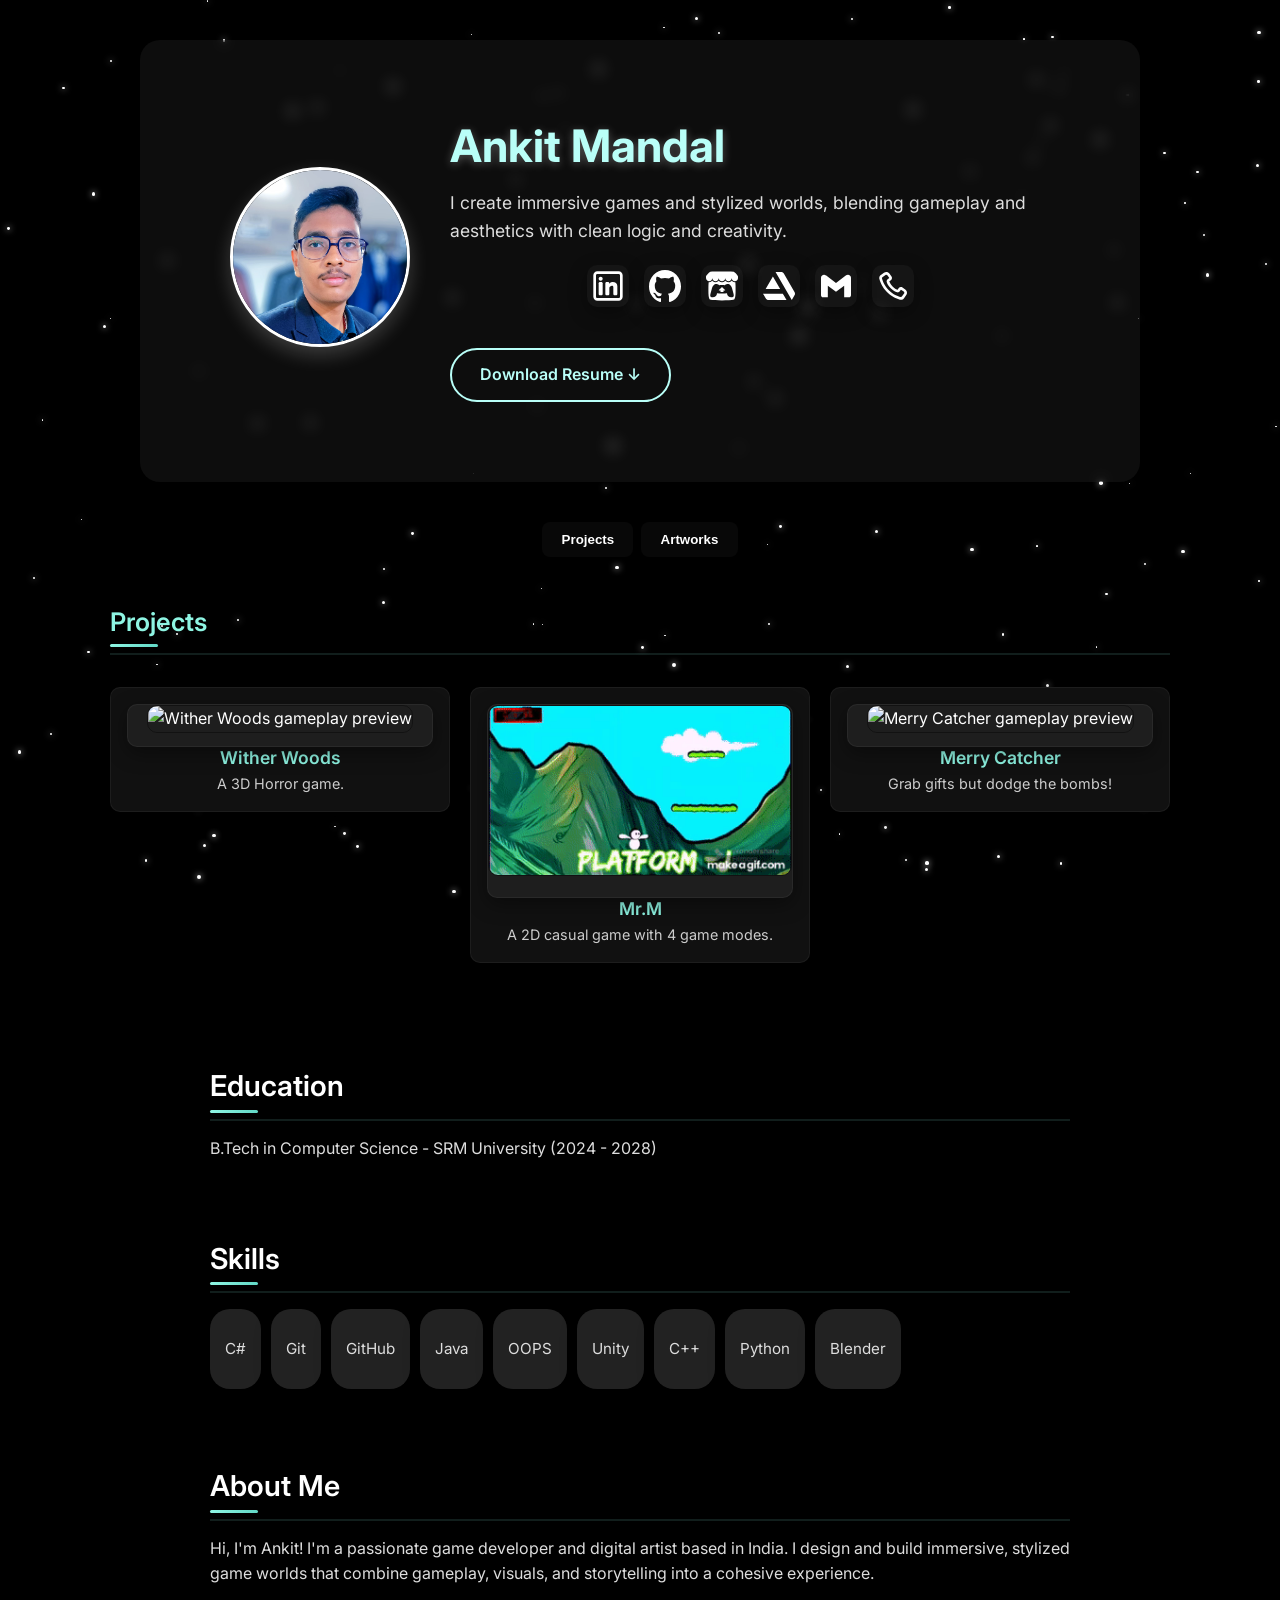
==== commit 8326eef3: "twinkel twinkel" ====
--- a/index.html
+++ b/index.html
@@ -1,34 +1,269 @@
 <!DOCTYPE html>
 <html lang="en">
 <head>
+  <meta charset="UTF-8" />
+  <meta name="viewport" content="width=device-width, initial-scale=1.0" />
+
+  <title>Ankit Mandal - Portfolio</title>
+
+  <!-- Meta Tags for Social Sharing -->
   <meta property="og:title" content="Ankit Mandal - Portfolio" />
   <meta property="og:description" content="Check out my game development and design projects." />
   <meta property="og:image" content="https://ankit-mandal006.github.io/thumbnail.png" />
   <meta property="og:url" content="https://ankit-mandal006.github.io/" />
 
-  <meta charset="UTF-8" />
-  <meta name="viewport" content="width=device-width, initial-scale=1.0" />
-  <title>Ankit Mandal</title>
-
+  <!-- Fonts & Styles -->
+  <link href="https://fonts.googleapis.com/css2?family=Inter:wght@400;700&display=swap" rel="stylesheet">
   <link rel="stylesheet" href="style.css" />
-  <link href="https://fonts.googleapis.com/css2?family=Inter:wght@400;700&display=swap" rel="stylesheet">
+
+  <style>
+    /* Global Style */
+    body {
+      margin: 0;
+      font-family: 'Inter', sans-serif;
+      background: black;
+      overflow-x: hidden;
+      color: white;
+    }
+
+    /* Stars */
+    .star {
+      position: absolute;
+      border-radius: 50%;
+      background: white;
+      pointer-events: none;
+      animation-name: twinkle;
+      animation-iteration-count: infinite;
+      animation-direction: alternate;
+      box-shadow: 0 0 6px white;
+    }
+
+    @keyframes twinkle {
+      0% { opacity: 0.1; transform: scale(0.3); }
+      50% { opacity: 1; transform: scale(1.2); }
+      100% { opacity: 0.1; transform: scale(0.3); }
+    }
+
+    /* Intro Section */
+    .intro {
+      display: flex;
+      justify-content: center;
+      align-items: center;
+      padding: 80px 20px;
+      background: rgba(255, 255, 255, 0.05);
+      backdrop-filter: blur(8px);
+      border-radius: 20px;
+      margin: 40px auto;
+      max-width: 1000px;
+      position: relative;
+      z-index: 1;
+      flex-wrap: wrap;
+      gap: 40px;
+    }
+
+    .profile-img img {
+      width: 180px;
+      height: 180px;
+      border-radius: 50%;
+      border: 3px solid #fff;
+      box-shadow: 0 8px 20px rgba(255, 255, 255, 0.2);
+    }
+
+    .intro-text {
+      max-width: 600px;
+    }
+
+    .intro-text h1 {
+      font-size: 2.8rem;
+      margin-bottom: 15px;
+      font-weight: 700;
+      color: #b9fff8;
+      text-shadow: 0 2px 10px rgba(255, 255, 255, 0.3);
+    }
+
+    .intro-text .bio {
+      font-size: 1.1rem;
+      line-height: 1.6;
+      margin-bottom: 20px;
+      color: #ddd;
+    }
+
+    .social-links {
+      display: flex;
+      flex-wrap: wrap;
+      gap: 15px;
+      margin-bottom: 25px;
+    }
+
+    .social-links a img {
+      width: 32px;
+      height: 32px;
+      transition: transform 0.3s, filter 0.3s;
+    }
+
+    .social-links a img:hover {
+      transform: scale(1.2);
+      filter: drop-shadow(0 0 6px #fff);
+    }
+
+    .resume-btn {
+  display: inline-block;
+  padding: 12px 28px;
+  border: 2px solid #b9fff8;
+  color: #b9fff8;
+  font-weight: 600;
+  text-decoration: none;
+  border-radius: 30px;
+  transition: transform 0.3s, box-shadow 0.3s, color 0.3s, background 0.3s;
+  background: transparent;
+}
+
+.resume-btn:hover {
+  transform: translateY(-3px);
+  box-shadow: 0 8px 20px rgba(255, 255, 255, 0.7);
+  background: rgba(255, 255, 255, 0.1);
+  color: #ffffff;
+  border-color: #ffffff;
+}
+
+
+    @media (max-width:768px) {
+      .intro {
+        flex-direction: column;
+        padding: 50px 20px;
+      }
+      .profile-img img {
+        width: 150px;
+        height: 150px;
+      }
+      .intro-text h1 {
+        font-size: 2.2rem;
+      }
+    }
+
+    /* Sections */
+    .section {
+      padding: 50px 20px;
+      z-index: 1;
+      position: relative;
+    }
+
+    .grid-container {
+      display: grid;
+      grid-template-columns: repeat(auto-fit, minmax(200px, 1fr));
+      gap: 20px;
+    }
+
+    .game-card {
+      background: #111;
+      border-radius: 10px;
+      overflow: hidden;
+      transition: transform 0.3s;
+    }
+
+    .game-card:hover {
+      transform: scale(1.05);
+    }
+
+    .overlay-container {
+      position: relative;
+    }
+
+    .overlay-text {
+      position: absolute;
+      bottom: 0;
+      left: 0;
+      right: 0;
+      background: rgba(0, 0, 0, 0.7);
+      color: white;
+      text-align: center;
+      padding: 5px;
+      opacity: 0;
+      transition: opacity 0.3s;
+    }
+
+    .overlay-container:hover .overlay-text {
+      opacity: 1;
+    }
+
+    .info-block {
+      padding: 40px 20px;
+      max-width: 900px;
+      margin: 0 auto;
+      color: #ddd;
+    }
+
+    .info-block h2 {
+      font-size: 1.8rem;
+      margin-bottom: 15px;
+      color: #fff;
+    }
+
+    .skills-grid {
+      display: flex;
+      flex-wrap: wrap;
+      gap: 10px;
+    }
+
+    .skills-grid span {
+      background: #222;
+      padding: 8px 15px;
+      border-radius: 20px;
+      font-size: 0.95rem;
+    }
+  </style>
 </head>
 <body>
-
-  <!-- Background animation layer -->
-  <div class="bg-anim" aria-hidden="true">
-    <span></span><span></span><span></span><span></span><span></span>
-    <span></span><span></span><span></span><span></span><span></span>
-  </div>
-
-  <!-- Intro Section -->
+  <!-- Stars Background -->
+  <script>
+    const starsCount = 150;
+    const stars = [];
+
+    for (let i = 0; i < starsCount; i++) {
+      const star = document.createElement('div');
+      star.className = 'star';
+      const size = Math.random() * 3 + 1;
+      star.style.width = size + 'px';
+      star.style.height = size + 'px';
+      star.style.top = Math.random() * window.innerHeight + 'px';
+      star.style.left = Math.random() * window.innerWidth + 'px';
+      star.style.animationDuration = (Math.random() * 3 + 1) + 's';
+      star.dataset.speedX = (Math.random() - 0.5) * 0.05;
+      star.dataset.speedY = (Math.random() - 0.5) * 0.05;
+      document.body.appendChild(star);
+      stars.push(star);
+    }
+
+    function animateStars() {
+      stars.forEach(star => {
+        const top = parseFloat(star.style.top);
+        const left = parseFloat(star.style.left);
+        star.style.top = (top + parseFloat(star.dataset.speedY)) % window.innerHeight + 'px';
+        star.style.left = (left + parseFloat(star.dataset.speedX)) % window.innerWidth + 'px';
+      });
+      requestAnimationFrame(animateStars);
+    }
+    animateStars();
+
+    document.addEventListener('mousemove', e => {
+      stars.forEach(star => {
+        const dx = e.clientX - parseFloat(star.style.left);
+        const dy = e.clientY - parseFloat(star.style.top);
+        const dist = Math.sqrt(dx*dx + dy*dy);
+        const intensity = Math.max(0, 1 - dist / 300);
+        star.style.transform = `scale(${0.3 + intensity})`;
+        star.style.opacity = 0.1 + intensity;
+      });
+    });
+  </script>
+
+  <!-- Intro -->
   <section class="intro">
     <div class="profile-img">
       <img src="My Photo.jpg" alt="Profile photo of Ankit Mandal" />
     </div>
     <div class="intro-text">
       <h1 class="name">Ankit Mandal</h1>
-      <p class="typing-text"></p>
       <p class="bio">
         I create immersive games and stylized worlds, blending gameplay and aesthetics with clean logic and creativity.
       </p>
@@ -40,11 +275,11 @@
         <a href="mailto:mandal.ankit190506@gmail.com"><img src="gmail.svg" alt="Gmail" /></a>
         <a href="#" data-copy="+919234435686"><img src="call.svg" alt="Phone" /></a>
       </div>
-      <a href="AnkitMandalResume.pdf" class="resume-btn" target="_blank">Resume ↓</a>
+      <a href="AnkitMandalResume.pdf" class="resume-btn" target="_blank">Download Resume ↓</a>
     </div>
   </section>
 
-  <!-- Toggle Buttons -->
+  <!-- Projects and Artworks -->
   <div class="switch-buttons">
     <button type="button" onclick="showSection('projects')">Projects</button>
     <button type="button" onclick="showSection('artworks')">Artworks</button>
@@ -52,6 +287,7 @@
 
   <!-- Projects Section -->
   <section id="projects" class="section active">
+    <h2>Projects</h2> 
     <div class="grid-container">
       <a href="https://ankit-mandal006.itch.io/wither-woods" target="_blank" class="game-card-link">
         <div class="game-card">
@@ -88,159 +324,7 @@
     </div>
   </section>
 
-<!-- Artworks Section -->
-<section id="artworks" class="section">
-  <h2>Artworks</h2>
-  <div class="grid-container">
-
-    <!-- Artwork 1 -->
-    <a href="https://www.artstation.com/artwork/0lVBq5" target="_blank" class="game-card-link">
-      <div class="game-card">
-        <div class="overlay-container">
-          <img src="Rock_Golem.gif" alt="Rock Golem" />
-          <div class="overlay-text">
-            <svg xmlns="http://www.w3.org/2000/svg" width="16" height="16" fill="currentColor" viewBox="0 0 16 16">
-              <path d="M16 8s-3-5.5-8-5.5S0 8 0 8s3 5.5 8 5.5S16 8 16 8zm-8 4a4 4 0 1 1 0-8 4 4 0 0 1 0 8z"/>
-              <path d="M8 5.5a2.5 2.5 0 1 0 0 5 2.5 2.5 0 0 0 0-5z"/>
-            </svg>
-            View on ArtStation
-          </div>
-        </div>
-        <h3>Rock Golem</h3>
-        <p>#3D Model</p>
-      </div>
-    </a>
-
-    <!-- Artwork 2 -->
-    <a href="https://www.artstation.com/artwork/WXVqDQ" target="_blank" class="game-card-link">
-      <div class="game-card">
-        <div class="overlay-container">
-          <img src="My Kitchen.gif" alt="Kitchen" />
-          <div class="overlay-text">
-            <svg xmlns="http://www.w3.org/2000/svg" width="16" height="16" fill="currentColor" viewBox="0 0 16 16">
-              <path d="M16 8s-3-5.5-8-5.5S0 8 0 8s3 5.5 8 5.5S16 8 16 8zm-8 4a4 4 0 1 1 0-8 4 4 0 0 1 0 8z"/>
-              <path d="M8 5.5a2.5 2.5 0 1 0 0 5 2.5 2.5 0 0 0 0-5z"/>
-            </svg>
-            View on ArtStation
-          </div>
-        </div>
-        <h3>Kitchen</h3>
-        <p>#Environment Designing</p>
-      </div>
-    </a>
-
-    <!-- Artwork 3 -->
-    <a href="https://www.artstation.com/artwork/GvKOK1" target="_blank" class="game-card-link">
-      <div class="game-card">
-        <div class="overlay-container">
-          <img src="Poo.gif" alt="Poo - Kung Fu Panda" />
-          <div class="overlay-text">
-            <svg xmlns="http://www.w3.org/2000/svg" width="16" height="16" fill="currentColor" viewBox="0 0 16 16">
-              <path d="M16 8s-3-5.5-8-5.5S0 8 0 8s3 5.5 8 5.5S16 8 16 8zm-8 4a4 4 0 1 1 0-8 4 4 0 0 1 0 8z"/>
-              <path d="M8 5.5a2.5 2.5 0 1 0 0 5 2.5 2.5 0 0 0 0-5z"/>
-            </svg>
-            View on ArtStation
-          </div>
-        </div>
-        <h3>Poo - Kung Fu Panda</h3>
-        <p>#3D Model</p>
-      </div>
-    </a>
-
-    <!-- Artwork 4 -->
-    <a href="https://www.artstation.com/artwork/Bk50A6" target="_blank" class="game-card-link">
-      <div class="game-card">
-        <div class="overlay-container">
-          <img src="Solo Leveling.jpg" alt="Solo Leveling" />
-          <div class="overlay-text">
-            <svg xmlns="http://www.w3.org/2000/svg" width="16" height="16" fill="currentColor" viewBox="0 0 16 16">
-              <path d="M16 8s-3-5.5-8-5.5S0 8 0 8s3 5.5 8 5.5S16 8 16 8zm-8 4a4 4 0 1 1 0-8 4 4 0 0 1 0 8z"/>
-              <path d="M8 5.5a2.5 2.5 0 1 0 0 5 2.5 2.5 0 0 0 0-5z"/>
-            </svg>
-            View on ArtStation
-          </div>
-        </div>
-        <h3>Solo Leveling</h3>
-        <p>#Traditional Art</p>
-      </div>
-    </a>
-
-    <!-- Artwork 5 -->
-    <a href="https://www.artstation.com/artwork/2B36AB" target="_blank" class="game-card-link">
-      <div class="game-card">
-        <div class="overlay-container">
-          <img src="Deamon Slayer.jpg" alt="Demon Slayer" />
-          <div class="overlay-text">
-            <svg xmlns="http://www.w3.org/2000/svg" width="16" height="16" fill="currentColor" viewBox="0 0 16 16">
-              <path d="M16 8s-3-5.5-8-5.5S0 8 0 8s3 5.5 8 5.5S16 8 16 8zm-8 4a4 4 0 1 1 0-8 4 4 0 0 1 0 8z"/>
-              <path d="M8 5.5a2.5 2.5 0 1 0 0 5 2.5 2.5 0 0 0 0-5z"/>
-            </svg>
-            View on ArtStation
-          </div>
-        </div>
-        <h3>Demon Slayer</h3>
-        <p>#Traditional Art</p>
-      </div>
-    </a>
-
-    <!-- Artwork 6 -->
-    <a href="https://www.artstation.com/artwork/NqV0A1" target="_blank" class="game-card-link">
-      <div class="game-card">
-        <div class="overlay-container">
-          <img src="chainsaw man.jpg" alt="Chainsaw Man" />
-          <div class="overlay-text">
-            <svg xmlns="http://www.w3.org/2000/svg" width="16" height="16" fill="currentColor" viewBox="0 0 16 16">
-              <path d="M16 8s-3-5.5-8-5.5S0 8 0 8s3 5.5 8 5.5S16 8 16 8zm-8 4a4 4 0 1 1 0-8 4 4 0 0 1 0 8z"/>
-              <path d="M8 5.5a2.5 2.5 0 1 0 0 5 2.5 2.5 0 0 0 0-5z"/>
-            </svg>
-            View on ArtStation
-          </div>
-        </div>
-        <h3>Chainsaw Man</h3>
-        <p>#Traditional Art</p>
-      </div>
-    </a>
-
-    <!-- Artwork 7 -->
-    <a href="https://www.artstation.com/artwork/qJwzaN" target="_blank" class="game-card-link">
-      <div class="game-card">
-        <div class="overlay-container">
-          <img src="Berserk.jpg" alt="Berserk" />
-          <div class="overlay-text">
-            <svg xmlns="http://www.w3.org/2000/svg" width="16" height="16" fill="currentColor" viewBox="0 0 16 16">
-              <path d="M16 8s-3-5.5-8-5.5S0 8 0 8s3 5.5 8 5.5S16 8 16 8zm-8 4a4 4 0 1 1 0-8 4 4 0 0 1 0 8z"/>
-              <path d="M8 5.5a2.5 2.5 0 1 0 0 5 2.5 2.5 0 0 0 0-5z"/>
-            </svg>
-            View on ArtStation
-          </div>
-        </div>
-        <h3>Berserk</h3>
-        <p>#Traditional Art</p>
-      </div>
-    </a>
-
-    <!-- Artwork 8 -->
-    <a href="https://www.artstation.com/artwork/wr3GlY" target="_blank" class="game-card-link">
-      <div class="game-card">
-        <div class="overlay-container">
-          <img src="AOT.jpg" alt="Attack on Titan" />
-          <div class="overlay-text">
-            <svg xmlns="http://www.w3.org/2000/svg" width="16" height="16" fill="currentColor" viewBox="0 0 16 16">
-              <path d="M16 8s-3-5.5-8-5.5S0 8 0 8s3 5.5 8 5.5S16 8 16 8zm-8 4a4 4 0 1 1 0-8 4 4 0 0 1 0 8z"/>
-              <path d="M8 5.5a2.5 2.5 0 1 0 0 5 2.5 2.5 0 0 0 0-5z"/>
-            </svg>
-            View on ArtStation
-          </div>
-        </div>
-        <h3>Attack on Titan</h3>
-        <p>#Traditional Art</p>
-      </div>
-    </a>
-
-  </div>
-</section>
-
-
+  <!-- Artworks Section --> <section id="artworks" class="section"> <h2>Artworks</h2> <div class="grid-container"> <!-- Artwork 1 --> <a href="https://www.artstation.com/artwork/0lVBq5" target="_blank" class="game-card-link"> <div class="game-card"> <div class="overlay-container"> <img src="Rock_Golem.gif" alt="Rock Golem" /> <div class="overlay-text"> <svg xmlns="http://www.w3.org/2000/svg" width="16" height="16" fill="currentColor" viewBox="0 0 16 16"> <path d="M16 8s-3-5.5-8-5.5S0 8 0 8s3 5.5 8 5.5S16 8 16 8zm-8 4a4 4 0 1 1 0-8 4 4 0 0 1 0 8z"/> <path d="M8 5.5a2.5 2.5 0 1 0 0 5 2.5 2.5 0 0 0 0-5z"/> </svg> View on ArtStation </div> </div> <h3>Rock Golem</h3> <p>#3D Model</p> </div> </a> <!-- Artwork 2 --> <a href="https://www.artstation.com/artwork/WXVqDQ" target="_blank" class="game-card-link"> <div class="game-card"> <div class="overlay-container"> <img src="My Kitchen.gif" alt="Kitchen" /> <div class="overlay-text"> <svg xmlns="http://www.w3.org/2000/svg" width="16" height="16" fill="currentColor" viewBox="0 0 16 16"> <path d="M16 8s-3-5.5-8-5.5S0 8 0 8s3 5.5 8 5.5S16 8 16 8zm-8 4a4 4 0 1 1 0-8 4 4 0 0 1 0 8z"/> <path d="M8 5.5a2.5 2.5 0 1 0 0 5 2.5 2.5 0 0 0 0-5z"/> </svg> View on ArtStation </div> </div> <h3>Kitchen</h3> <p>#Environment Designing</p> </div> </a> <!-- Artwork 3 --> <a href="https://www.artstation.com/artwork/GvKOK1" target="_blank" class="game-card-link"> <div class="game-card"> <div class="overlay-container"> <img src="Poo.gif" alt="Poo - Kung Fu Panda" /> <div class="overlay-text"> <svg xmlns="http://www.w3.org/2000/svg" width="16" height="16" fill="currentColor" viewBox="0 0 16 16"> <path d="M16 8s-3-5.5-8-5.5S0 8 0 8s3 5.5 8 5.5S16 8 16 8zm-8 4a4 4 0 1 1 0-8 4 4 0 0 1 0 8z"/> <path d="M8 5.5a2.5 2.5 0 1 0 0 5 2.5 2.5 0 0 0 0-5z"/> </svg> View on ArtStation </div> </div> <h3>Poo - Kung Fu Panda</h3> <p>#3D Model</p> </div> </a> <!-- Artwork 4 --> <a href="https://www.artstation.com/artwork/Bk50A6" target="_blank" class="game-card-link"> <div class="game-card"> <div class="overlay-container"> <img src="Solo Leveling.jpg" alt="Solo Leveling" /> <div class="overlay-text"> <svg xmlns="http://www.w3.org/2000/svg" width="16" height="16" fill="currentColor" viewBox="0 0 16 16"> <path d="M16 8s-3-5.5-8-5.5S0 8 0 8s3 5.5 8 5.5S16 8 16 8zm-8 4a4 4 0 1 1 0-8 4 4 0 0 1 0 8z"/> <path d="M8 5.5a2.5 2.5 0 1 0 0 5 2.5 2.5 0 0 0 0-5z"/> </svg> View on ArtStation </div> </div> <h3>Solo Leveling</h3> <p>#Traditional Art</p> </div> </a> <!-- Artwork 5 --> <a href="https://www.artstation.com/artwork/2B36AB" target="_blank" class="game-card-link"> <div class="game-card"> <div class="overlay-container"> <img src="Deamon Slayer.jpg" alt="Demon Slayer" /> <div class="overlay-text"> <svg xmlns="http://www.w3.org/2000/svg" width="16" height="16" fill="currentColor" viewBox="0 0 16 16"> <path d="M16 8s-3-5.5-8-5.5S0 8 0 8s3 5.5 8 5.5S16 8 16 8zm-8 4a4 4 0 1 1 0-8 4 4 0 0 1 0 8z"/> <path d="M8 5.5a2.5 2.5 0 1 0 0 5 2.5 2.5 0 0 0 0-5z"/> </svg> View on ArtStation </div> </div> <h3>Demon Slayer</h3> <p>#Traditional Art</p> </div> </a> <!-- Artwork 6 --> <a href="https://www.artstation.com/artwork/NqV0A1" target="_blank" class="game-card-link"> <div class="game-card"> <div class="overlay-container"> <img src="chainsaw man.jpg" alt="Chainsaw Man" /> <div class="overlay-text"> <svg xmlns="http://www.w3.org/2000/svg" width="16" height="16" fill="currentColor" viewBox="0 0 16 16"> <path d="M16 8s-3-5.5-8-5.5S0 8 0 8s3 5.5 8 5.5S16 8 16 8zm-8 4a4 4 0 1 1 0-8 4 4 0 0 1 0 8z"/> <path d="M8 5.5a2.5 2.5 0 1 0 0 5 2.5 2.5 0 0 0 0-5z"/> </svg> View on ArtStation </div> </div> <h3>Chainsaw Man</h3> <p>#Traditional Art</p> </div> </a> <!-- Artwork 7 --> <a href="https://www.artstation.com/artwork/qJwzaN" target="_blank" class="game-card-link"> <div class="game-card"> <div class="overlay-container"> <img src="Berserk.jpg" alt="Berserk" /> <div class="overlay-text"> <svg xmlns="http://www.w3.org/2000/svg" width="16" height="16" fill="currentColor" viewBox="0 0 16 16"> <path d="M16 8s-3-5.5-8-5.5S0 8 0 8s3 5.5 8 5.5S16 8 16 8zm-8 4a4 4 0 1 1 0-8 4 4 0 0 1 0 8z"/> <path d="M8 5.5a2.5 2.5 0 1 0 0 5 2.5 2.5 0 0 0 0-5z"/> </svg> View on ArtStation </div> </div> <h3>Berserk</h3> <p>#Traditional Art</p> </div> </a> <!-- Artwork 8 --> <a href="https://www.artstation.com/artwork/wr3GlY" target="_blank" class="game-card-link"> <div class="game-card"> <div class="overlay-container"> <img src="AOT.jpg" alt="Attack on Titan" /> <div class="overlay-text"> <svg xmlns="http://www.w3.org/2000/svg" width="16" height="16" fill="currentColor" viewBox="0 0 16 16"> <path d="M16 8s-3-5.5-8-5.5S0 8 0 8s3 5.5 8 5.5S16 8 16 8zm-8 4a4 4 0 1 1 0-8 4 4 0 0 1 0 8z"/> <path d="M8 5.5a2.5 2.5 0 1 0 0 5 2.5 2.5 0 0 0 0-5z"/> </svg> View on ArtStation </div> </div> <h3>Attack on Titan</h3> <p>#Traditional Art</p> </div> </a> </div> </section>
   <!-- Education -->
   <section class="info-block">
     <h2>Education</h2>
@@ -262,7 +346,6 @@
     <p>Hi, I'm Ankit! I'm a passionate game developer and digital artist based in India. I design and build immersive, stylized game worlds that combine gameplay, visuals, and storytelling into a cohesive experience.</p>
   </section>
 
-  <!-- Scripts -->
   <script src="script.js"></script>
 </body>
 </html>
--- a/style.css
+++ b/style.css
@@ -30,12 +30,13 @@
 body {
   font-family: 'Inter', sans-serif;
   background: linear-gradient(270deg, var(--bg-0), var(--bg-1), var(--bg-2));
-  background-size: 600% 600%;
+  background-size: 400% 400%;
   animation: gradientBG 12s ease infinite;
   color: #f1f1f1;
   line-height: 1.6;
   -webkit-font-smoothing: antialiased;
   -moz-osx-font-smoothing: grayscale;
+  padding: 0 1rem;
 }
 
 @media (prefers-reduced-motion: reduce) {
@@ -46,17 +47,16 @@
    Layout
 ========================= */
 section {
-  padding: 3rem 1.25rem;
+  padding: 2rem 0;
   max-width: var(--max-w);
   margin: 0 auto;
   animation: fadeIn 420ms var(--transition);
 }
 
-h1, h2, h3 { font-weight: 600; line-height: 1.1; }
+h1, h2, h3 { font-weight: 600; line-height: 1.2; }
 h2 {
   color: var(--accent);
-  font-size: 1.8rem;
-  display: inline-block;
+  font-size: 1.6rem;
   margin-bottom: 1rem;
   border-bottom: 2px solid rgba(142,245,227,0.12);
   padding-bottom: 6px;
@@ -68,7 +68,7 @@
   height: 3px;
   background: linear-gradient(90deg, var(--accent), var(--accent-2));
   border-radius: 3px;
-  margin-top: 8px;
+  margin-top: 6px;
 }
 
 /* =========================
@@ -76,34 +76,35 @@
 ========================= */
 .intro {
   display: flex;
+  flex-direction: column;
   align-items: center;
-  justify-content: center;
-  gap: 2.5rem;
-  text-align: left;
-  flex-wrap: wrap;
+  text-align: center;
+  gap: 1.5rem;
 }
 
 .profile-img img {
-  width: 200px; height: 200px;
+  width: 40vw;
+  max-width: 180px;
+  height: auto;
   border-radius: var(--radius-full);
-  border: 4px solid var(--accent);
+  border: 3px solid var(--accent);
   object-fit: cover;
-  box-shadow: 0 8px 40px rgba(142,245,227,0.15);
+  box-shadow: 0 8px 30px rgba(142,245,227,0.15);
   transition: transform var(--transition), box-shadow var(--transition);
 }
 .profile-img img:hover {
-  transform: scale(1.08);
-  box-shadow: 0 12px 50px rgba(142,245,227,0.25);
+  transform: scale(1.05);
+  box-shadow: 0 12px 45px rgba(142,245,227,0.25);
 }
 
 .intro-text h1 {
-  font-size: 2.8rem;
+  font-size: 2rem;
   color: var(--accent);
   margin-bottom: .4rem;
 }
 
 .typing-text {
-  font-size: 1.4rem;
+  font-size: 1.2rem;
   font-weight: 600;
   color: #b9fff8;
   border-right: 2px solid #b9fff8;
@@ -112,16 +113,17 @@
   margin-bottom: 1rem;
 }
 
-.bio { max-width: 600px; font-size: 1rem; color: #dcdcdc; }
+.bio { max-width: 600px; font-size: .95rem; color: #dcdcdc; }
 
 /* =========================
    Social Links & Resume
 ========================= */
 .social-links {
-  margin-top: 1.25rem;
+  margin-top: 1rem;
   display: flex;
   gap: .6rem;
   flex-wrap: wrap;
+  justify-content: center;
 }
 .social-links a {
   display: flex; align-items: center; justify-content: center;
@@ -144,7 +146,7 @@
 .resume-btn {
   display: inline-block;
   margin-top: 1rem;
-  padding: .6rem 1.1rem;
+  padding: .6rem 1rem;
   border: 1px solid var(--accent);
   border-radius: var(--radius-sm);
   color: var(--accent);
@@ -158,103 +160,114 @@
   color: var(--bg-0);
   box-shadow: 0 8px 24px rgba(142,245,227,0.18);
 }
-
 /* =========================
    Toggle Buttons
 ========================= */
-.switch-buttons { text-align: center; margin-top: 2rem; }
+.switch-buttons { 
+  text-align: center; 
+  margin-top: 2rem; 
+  display: flex;
+  flex-wrap: wrap;
+  justify-content: center;
+  gap: .5rem;
+}
+
 .switch-buttons button {
   background: var(--glass);
   border: none;
   color: #fff;
   padding: .65rem 1.2rem;
-  margin: 0 .35rem;
   border-radius: 8px;
   cursor: pointer;
+  font-weight: 600;
   transition: transform var(--transition), background var(--transition), box-shadow var(--transition);
 }
+
 .switch-buttons button:hover {
   transform: translateY(-3px);
   background: rgba(142,245,227,0.08);
   box-shadow: 0 10px 24px rgba(0,0,0,0.45);
 }
 
+/* Active state for the selected button */
+.switch-buttons button.active {
+  background: var(--accent);
+  color: var(--bg-0);
+  box-shadow: 0 8px 20px rgba(142,245,227,0.25);
+}
+
 /* =========================
    Sections
 ========================= */
 .section { display: none; }
 .section.active { display: block; }
-.info-block { margin-top: 2rem; }
+.info-block { margin-top: 1.5rem; }
 
 /* =========================
    Skills
 ========================= */
 .skills-grid {
   display: grid;
-  grid-template-columns: repeat(auto-fit, minmax(110px,1fr));
+  grid-template-columns: repeat(auto-fit, minmax(120px,1fr));
   gap: 12px;
-  margin-top: 10px;
+  margin-top: 1rem;
 }
 .skills-grid span {
   display: flex; align-items: center; justify-content: center;
   background: var(--glass);
-  padding: 10px 14px;
+  padding: 12px;
   border-radius: var(--radius-md);
-  font-size: .95rem;
-  height: 100px;
+  font-size: .9rem;
+  min-height: 80px;
   text-align: center;
   transition: transform var(--transition), box-shadow var(--transition), background var(--transition);
-  box-shadow: 0 6px 16px rgba(0,0,0,0.45);
+  box-shadow: 0 6px 16px rgba(0,0,0,0.4);
 }
 .skills-grid span:hover {
-  transform: translateY(-4px);
-  background: rgba(255,255,255,0.03);
+  transform: translateY(-3px);
+  background: rgba(255,255,255,0.04);
   box-shadow: 0 12px 28px rgba(142,245,227,0.12);
 }
 
 /* =========================
-   Grid Containers (3 cols w/ remainder fix)
+   Grid Containers
 ========================= */
 .grid-container {
   display: grid;
-  grid-template-columns: repeat(3, 1fr);
-  gap: 1.25rem;
-  padding: 2rem 1rem;
-  justify-items: center;
-}
-/* 7 items → 1 centered */
-.grid-container > :first-child:nth-last-child(3n+1) { grid-column: 2; }
-/* 8 items → 2 centered */
-.grid-container > :first-child:nth-last-child(3n+2) { grid-column: 1 / 2; }
-.grid-container > :nth-child(2):nth-last-child(3n+1) { grid-column: 2 / 3; }
+  grid-template-columns: repeat(auto-fit, minmax(260px,1fr));
+  gap: 1rem;
+  padding: 1rem 0;
+}
 
 /* =========================
    Game Cards
 ========================= */
-.game-card-link { display: block; width: 100%; max-width: 340px; text-decoration: none; color: inherit; }
+.game-card-link { display: block; width: 100%; text-decoration: none; color: inherit; }
 .game-card {
   background: var(--card-bg);
-  padding: 1.25rem;
+  padding: 1rem;
   text-align: center;
-  border: 1px solid rgba(255,255,255,0.02);
-  box-shadow: 0 8px 28px rgba(0,0,0,0.45);
+  border: 1px solid rgba(255,255,255,0.05);
+  box-shadow: 0 6px 20px rgba(0,0,0,0.4);
   transition: transform var(--transition), box-shadow var(--transition);
+  border-radius: 8px;
 }
 .game-card:hover {
-  transform: translateY(-8px);
-  box-shadow: 0 18px 48px rgba(142,245,227,0.1);
+  transform: translateY(-6px);
+  box-shadow: 0 16px 40px rgba(142,245,227,0.1);
 }
 .game-card img {
-  width: 100%; height: 180px;
+  width: 100%; height: auto;
+  aspect-ratio: 16 / 9;
   object-fit: cover;
-  margin-bottom: .9rem;
+  margin-bottom: .8rem;
   border-radius: 8px;
-  border: 1px solid rgba(0,0,0,0.5);
+  border: 1px solid rgba(0,0,0,0.4);
   transition: transform var(--transition), filter var(--transition);
 }
 .game-card img:hover { transform: scale(1.03); }
-.game-card h3 { color: var(--accent); margin-bottom: .4rem; font-size: 1.15rem; }
-.game-card p { color: var(--muted); font-size: .95rem; padding: 0 .5rem; }
+.game-card h3 { color: var(--accent); margin-bottom: .3rem; font-size: 1.1rem; }
+.game-card p { color: var(--muted); font-size: .9rem; }
 
 /* =========================
    Featured Game
@@ -263,7 +276,7 @@
 .featured-card img {
   width: 100%; max-width: 720px;
   border-radius: 12px;
-  box-shadow: 0 12px 40px rgba(0,0,0,0.45);
+  box-shadow: 0 10px 35px rgba(0,0,0,0.4);
   margin-bottom: 1rem;
 }
 
@@ -273,27 +286,28 @@
 .overlay-container {
   position: relative;
   background: var(--card-bg);
-  border: 1px solid rgba(255,255,255,0.02);
-  box-shadow: 0 8px 28px rgba(0,0,0,0.45);
+  border: 1px solid rgba(255,255,255,0.05);
+  box-shadow: 0 6px 20px rgba(0,0,0,0.4);
+  border-radius: 10px;
+  overflow: hidden;
 }
 .overlay-container img {
-  width: 100%; height: 180px;
+  width: 100%; aspect-ratio: 16/9;
   object-fit: cover;
   border-radius: 10px;
-  border: 1px solid rgba(0,0,0,0.4);
   transition: transform var(--transition), filter var(--transition);
 }
 .overlay-container:hover img {
-  filter: brightness(.7);
+  filter: brightness(.75);
   transform: scale(1.03);
 }
 .overlay-text {
   position: absolute; bottom: 12px; left: 12px;
   background: rgba(0,0,0,0.6);
   color: #fff;
-  padding: 8px 12px;
+  padding: 6px 10px;
   border-radius: 6px;
-  font-size: .95rem;
+  font-size: .9rem;
   opacity: 0;
   transform: translateY(6px);
   transition: opacity var(--transition), transform var(--transition);
@@ -317,14 +331,11 @@
 }
 
 /* =========================
-   Responsive
-========================= */
-@media (max-width: 768px) {
-  .intro { flex-direction: column; text-align: center; gap: 1.5rem; }
-  .intro-text h1 { font-size: 2rem; }
-  .profile-img img { width: 150px; height: 150px; }
-  section { padding: 2rem 1rem; }
-
-  .grid-container { grid-template-columns: 1fr; padding: 1rem; }
-  .skills-grid { grid-template-columns: repeat(2, 1fr); }
-}
+   Responsive (bigger screens)
+========================= */
+@media (min-width: 768px) {
+  .intro { flex-direction: row; text-align: left; gap: 2rem; }
+  .intro-text h1 { font-size: 2.6rem; }
+  .profile-img img { max-width: 200px; }
+  section { padding: 3rem 1.25rem; }
+}
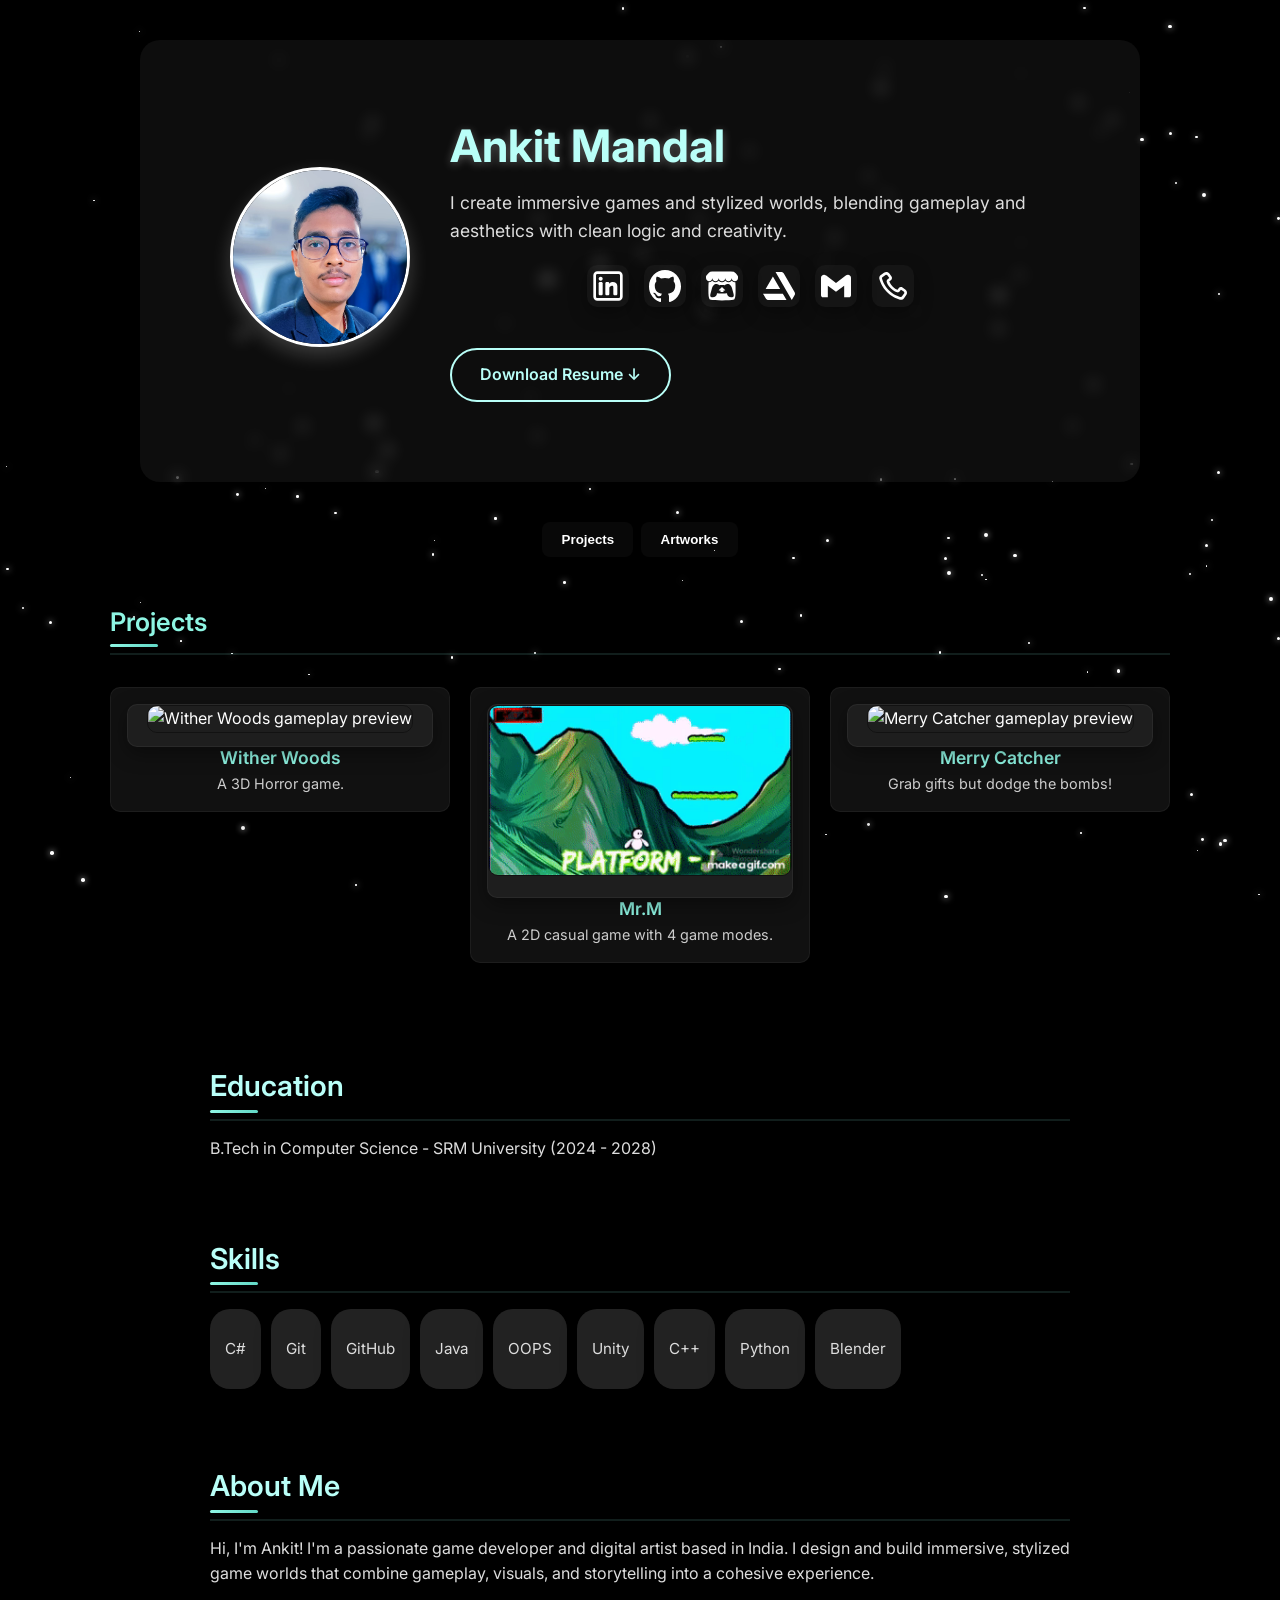
==== commit eee83f3a: "Update index.html" ====
--- a/index.html
+++ b/index.html
@@ -327,13 +327,23 @@
   <!-- Artworks Section --> <section id="artworks" class="section"> <h2>Artworks</h2> <div class="grid-container"> <!-- Artwork 1 --> <a href="https://www.artstation.com/artwork/0lVBq5" target="_blank" class="game-card-link"> <div class="game-card"> <div class="overlay-container"> <img src="Rock_Golem.gif" alt="Rock Golem" /> <div class="overlay-text"> <svg xmlns="http://www.w3.org/2000/svg" width="16" height="16" fill="currentColor" viewBox="0 0 16 16"> <path d="M16 8s-3-5.5-8-5.5S0 8 0 8s3 5.5 8 5.5S16 8 16 8zm-8 4a4 4 0 1 1 0-8 4 4 0 0 1 0 8z"/> <path d="M8 5.5a2.5 2.5 0 1 0 0 5 2.5 2.5 0 0 0 0-5z"/> </svg> View on ArtStation </div> </div> <h3>Rock Golem</h3> <p>#3D Model</p> </div> </a> <!-- Artwork 2 --> <a href="https://www.artstation.com/artwork/WXVqDQ" target="_blank" class="game-card-link"> <div class="game-card"> <div class="overlay-container"> <img src="My Kitchen.gif" alt="Kitchen" /> <div class="overlay-text"> <svg xmlns="http://www.w3.org/2000/svg" width="16" height="16" fill="currentColor" viewBox="0 0 16 16"> <path d="M16 8s-3-5.5-8-5.5S0 8 0 8s3 5.5 8 5.5S16 8 16 8zm-8 4a4 4 0 1 1 0-8 4 4 0 0 1 0 8z"/> <path d="M8 5.5a2.5 2.5 0 1 0 0 5 2.5 2.5 0 0 0 0-5z"/> </svg> View on ArtStation </div> </div> <h3>Kitchen</h3> <p>#Environment Designing</p> </div> </a> <!-- Artwork 3 --> <a href="https://www.artstation.com/artwork/GvKOK1" target="_blank" class="game-card-link"> <div class="game-card"> <div class="overlay-container"> <img src="Poo.gif" alt="Poo - Kung Fu Panda" /> <div class="overlay-text"> <svg xmlns="http://www.w3.org/2000/svg" width="16" height="16" fill="currentColor" viewBox="0 0 16 16"> <path d="M16 8s-3-5.5-8-5.5S0 8 0 8s3 5.5 8 5.5S16 8 16 8zm-8 4a4 4 0 1 1 0-8 4 4 0 0 1 0 8z"/> <path d="M8 5.5a2.5 2.5 0 1 0 0 5 2.5 2.5 0 0 0 0-5z"/> </svg> View on ArtStation </div> </div> <h3>Poo - Kung Fu Panda</h3> <p>#3D Model</p> </div> </a> <!-- Artwork 4 --> <a href="https://www.artstation.com/artwork/Bk50A6" target="_blank" class="game-card-link"> <div class="game-card"> <div class="overlay-container"> <img src="Solo Leveling.jpg" alt="Solo Leveling" /> <div class="overlay-text"> <svg xmlns="http://www.w3.org/2000/svg" width="16" height="16" fill="currentColor" viewBox="0 0 16 16"> <path d="M16 8s-3-5.5-8-5.5S0 8 0 8s3 5.5 8 5.5S16 8 16 8zm-8 4a4 4 0 1 1 0-8 4 4 0 0 1 0 8z"/> <path d="M8 5.5a2.5 2.5 0 1 0 0 5 2.5 2.5 0 0 0 0-5z"/> </svg> View on ArtStation </div> </div> <h3>Solo Leveling</h3> <p>#Traditional Art</p> </div> </a> <!-- Artwork 5 --> <a href="https://www.artstation.com/artwork/2B36AB" target="_blank" class="game-card-link"> <div class="game-card"> <div class="overlay-container"> <img src="Deamon Slayer.jpg" alt="Demon Slayer" /> <div class="overlay-text"> <svg xmlns="http://www.w3.org/2000/svg" width="16" height="16" fill="currentColor" viewBox="0 0 16 16"> <path d="M16 8s-3-5.5-8-5.5S0 8 0 8s3 5.5 8 5.5S16 8 16 8zm-8 4a4 4 0 1 1 0-8 4 4 0 0 1 0 8z"/> <path d="M8 5.5a2.5 2.5 0 1 0 0 5 2.5 2.5 0 0 0 0-5z"/> </svg> View on ArtStation </div> </div> <h3>Demon Slayer</h3> <p>#Traditional Art</p> </div> </a> <!-- Artwork 6 --> <a href="https://www.artstation.com/artwork/NqV0A1" target="_blank" class="game-card-link"> <div class="game-card"> <div class="overlay-container"> <img src="chainsaw man.jpg" alt="Chainsaw Man" /> <div class="overlay-text"> <svg xmlns="http://www.w3.org/2000/svg" width="16" height="16" fill="currentColor" viewBox="0 0 16 16"> <path d="M16 8s-3-5.5-8-5.5S0 8 0 8s3 5.5 8 5.5S16 8 16 8zm-8 4a4 4 0 1 1 0-8 4 4 0 0 1 0 8z"/> <path d="M8 5.5a2.5 2.5 0 1 0 0 5 2.5 2.5 0 0 0 0-5z"/> </svg> View on ArtStation </div> </div> <h3>Chainsaw Man</h3> <p>#Traditional Art</p> </div> </a> <!-- Artwork 7 --> <a href="https://www.artstation.com/artwork/qJwzaN" target="_blank" class="game-card-link"> <div class="game-card"> <div class="overlay-container"> <img src="Berserk.jpg" alt="Berserk" /> <div class="overlay-text"> <svg xmlns="http://www.w3.org/2000/svg" width="16" height="16" fill="currentColor" viewBox="0 0 16 16"> <path d="M16 8s-3-5.5-8-5.5S0 8 0 8s3 5.5 8 5.5S16 8 16 8zm-8 4a4 4 0 1 1 0-8 4 4 0 0 1 0 8z"/> <path d="M8 5.5a2.5 2.5 0 1 0 0 5 2.5 2.5 0 0 0 0-5z"/> </svg> View on ArtStation </div> </div> <h3>Berserk</h3> <p>#Traditional Art</p> </div> </a> <!-- Artwork 8 --> <a href="https://www.artstation.com/artwork/wr3GlY" target="_blank" class="game-card-link"> <div class="game-card"> <div class="overlay-container"> <img src="AOT.jpg" alt="Attack on Titan" /> <div class="overlay-text"> <svg xmlns="http://www.w3.org/2000/svg" width="16" height="16" fill="currentColor" viewBox="0 0 16 16"> <path d="M16 8s-3-5.5-8-5.5S0 8 0 8s3 5.5 8 5.5S16 8 16 8zm-8 4a4 4 0 1 1 0-8 4 4 0 0 1 0 8z"/> <path d="M8 5.5a2.5 2.5 0 1 0 0 5 2.5 2.5 0 0 0 0-5z"/> </svg> View on ArtStation </div> </div> <h3>Attack on Titan</h3> <p>#Traditional Art</p> </div> </a> </div> </section>
   <!-- Education -->
   <section class="info-block">
-    <h2>Education</h2>
+    <h2>Education<style>
+  /* Change all h2 titles inside info-block sections */
+  .info-block h2 {
+      color: #b9fff8; /* Your requested color */
+  }
+</style></h2>
     <p>B.Tech in Computer Science - SRM University (2024 - 2028)</p>
   </section>
 
   <!-- Skills -->
   <section class="info-block">
-    <h2>Skills</h2>
+    <h2>Skills<style>
+  /* Change all h2 titles inside info-block sections */
+  .info-block h2 {
+      color: #b9fff8; /* Your requested color */
+  }
+</style></h2>
     <div class="skills-grid">
       <span>C#</span><span>Git</span><span>GitHub</span><span>Java</span>
       <span>OOPS</span><span>Unity</span><span>C++</span><span>Python</span><span>Blender</span>
@@ -342,7 +352,12 @@
 
   <!-- About Me -->
   <section class="info-block">
-    <h2>About Me</h2>
+    <h2>About Me<style>
+  /* Change all h2 titles inside info-block sections */
+  .info-block h2 {
+      color: #b9fff8; /* Your requested color */
+  }
+</style></h2>
     <p>Hi, I'm Ankit! I'm a passionate game developer and digital artist based in India. I design and build immersive, stylized game worlds that combine gameplay, visuals, and storytelling into a cohesive experience.</p>
   </section>
 
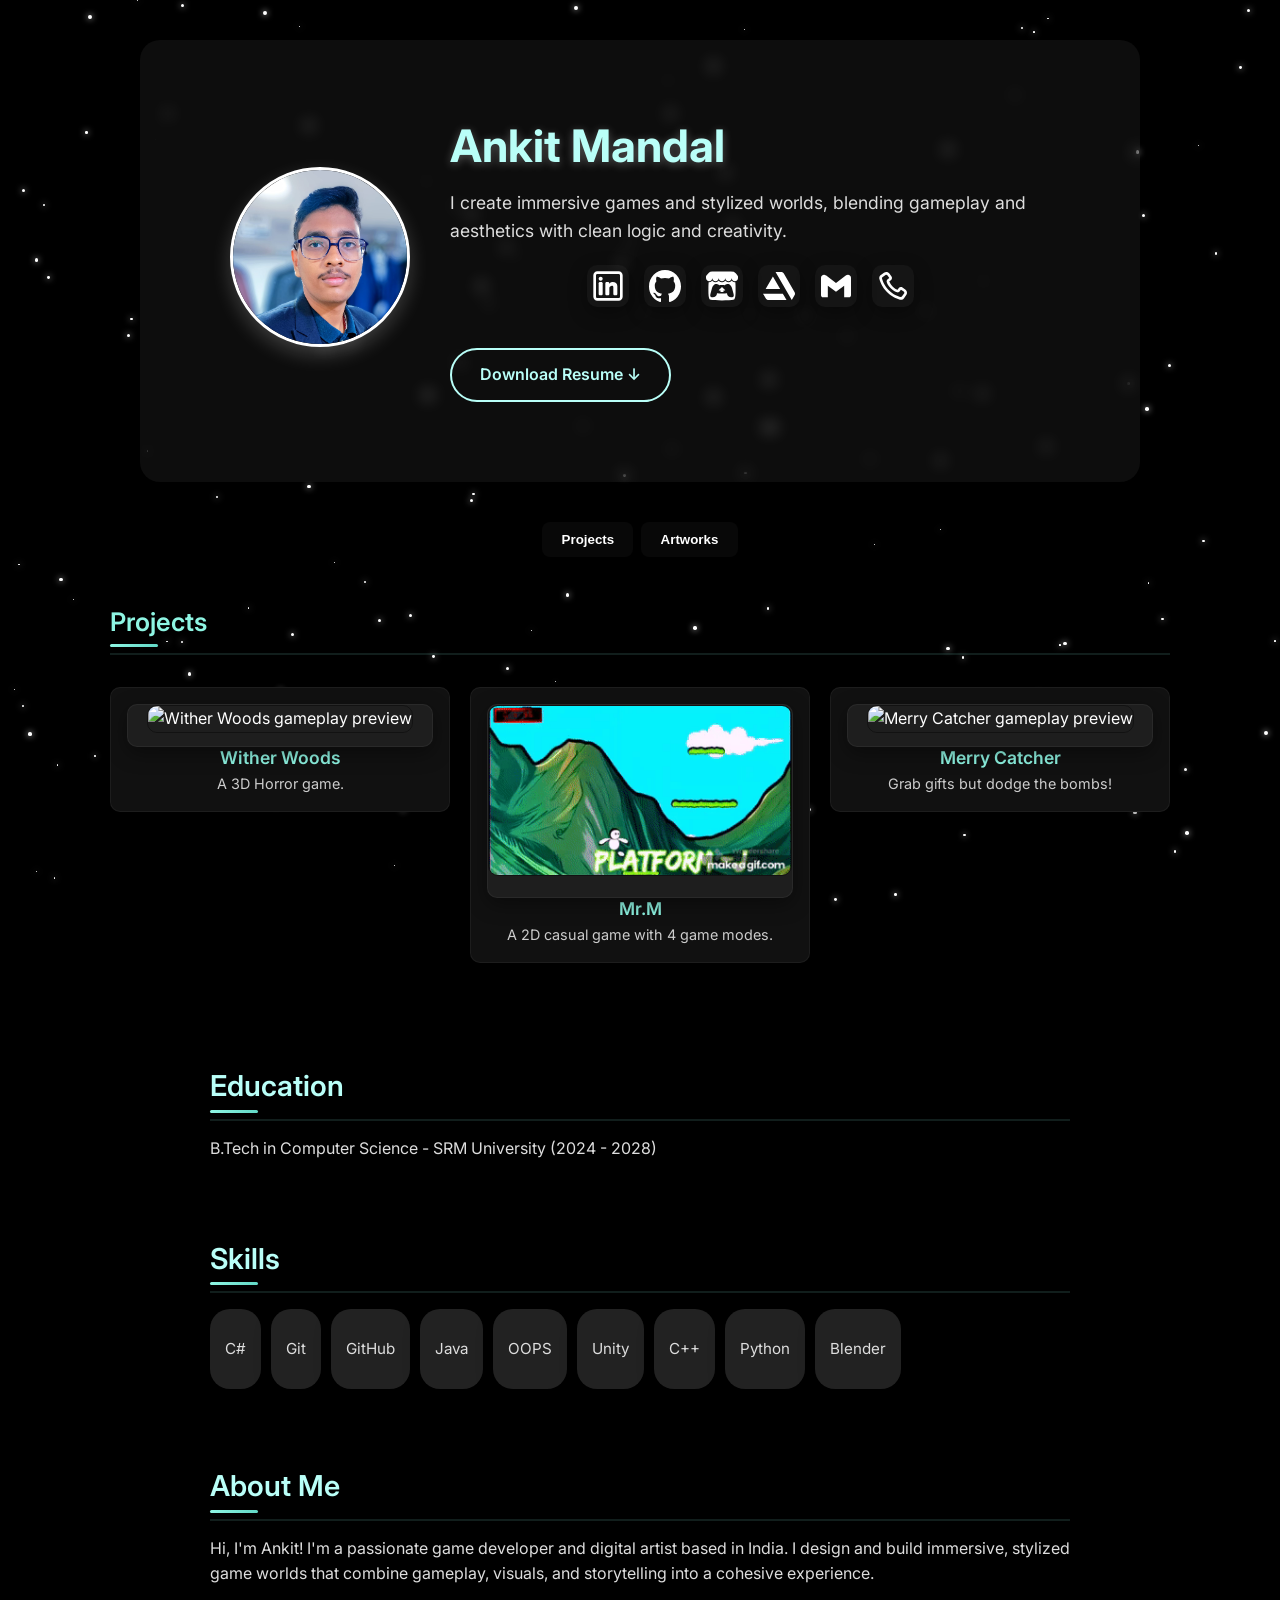
==== commit c100eada: "Update index.html" ====
--- a/index.html
+++ b/index.html
@@ -28,7 +28,7 @@
 
     /* Stars */
     .star {
-      position: absolute;
+      position: fixed;
       border-radius: 50%;
       background: white;
       pointer-events: none;
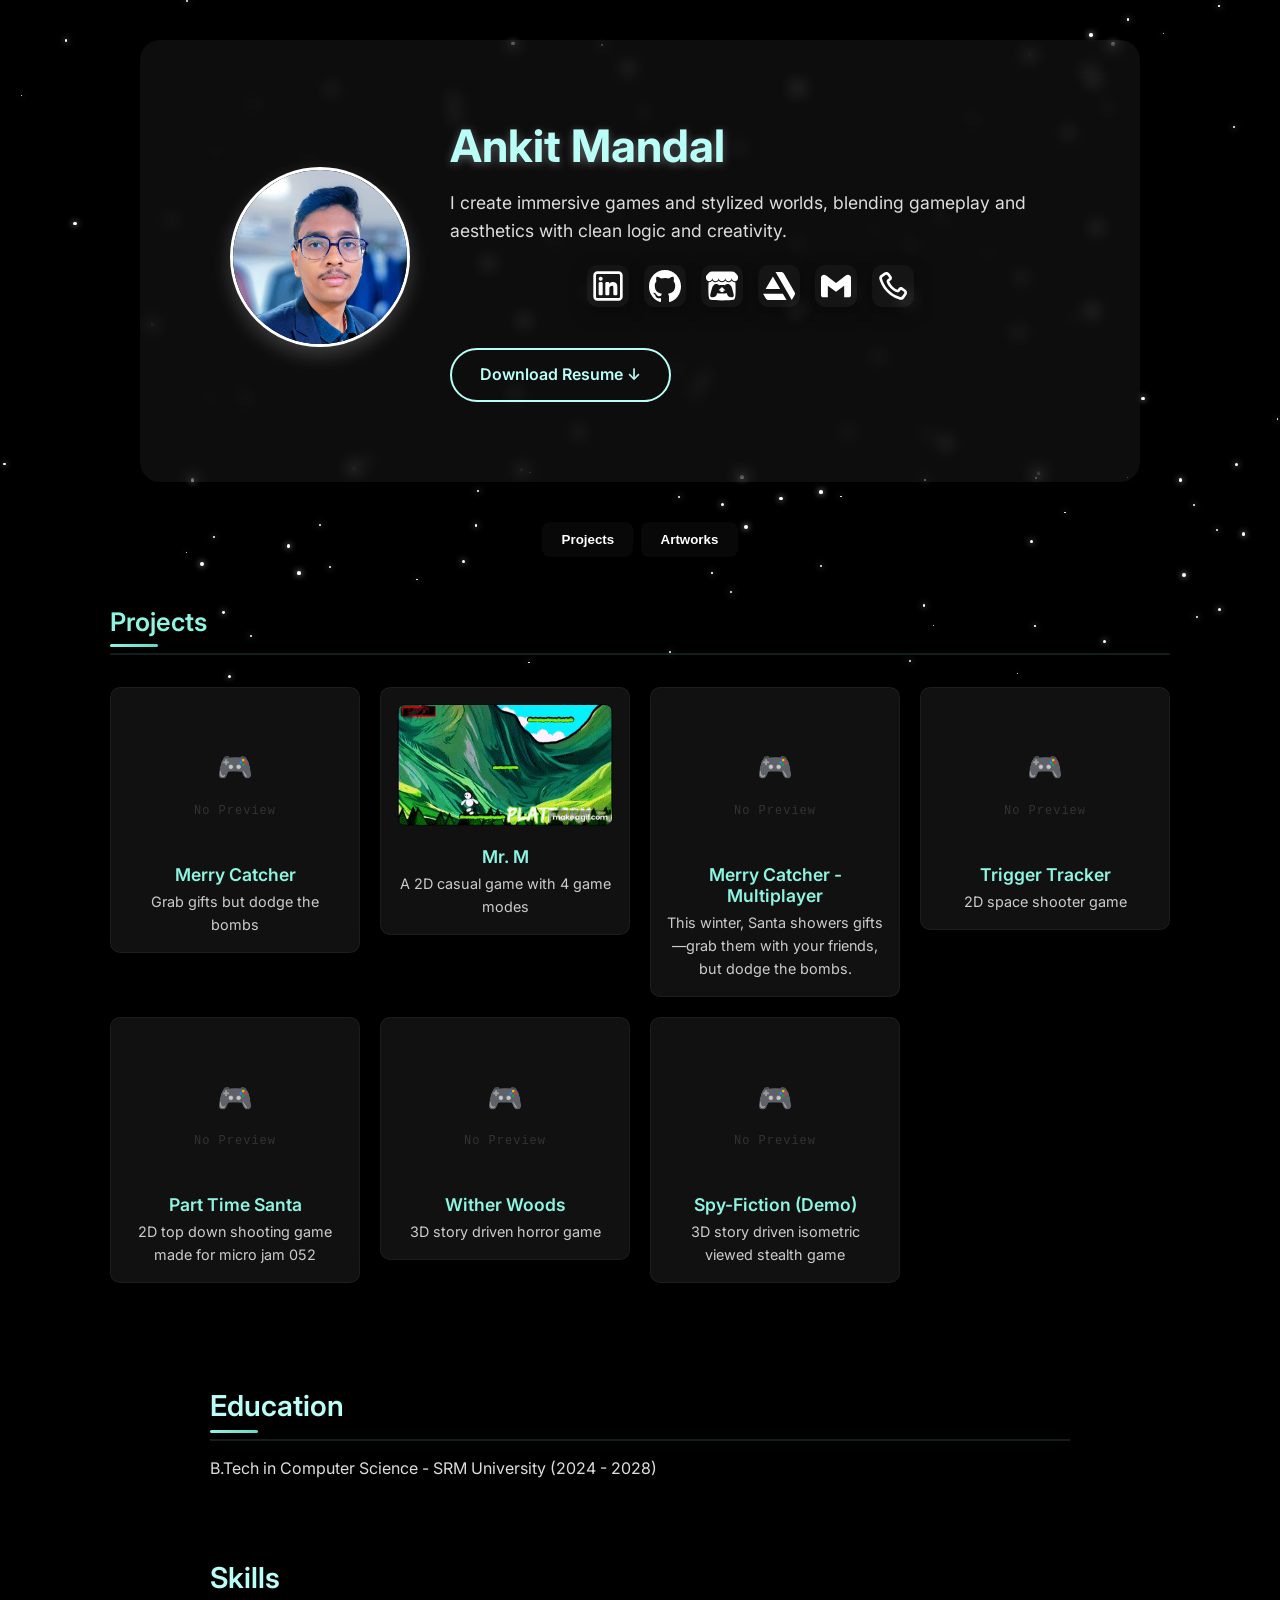
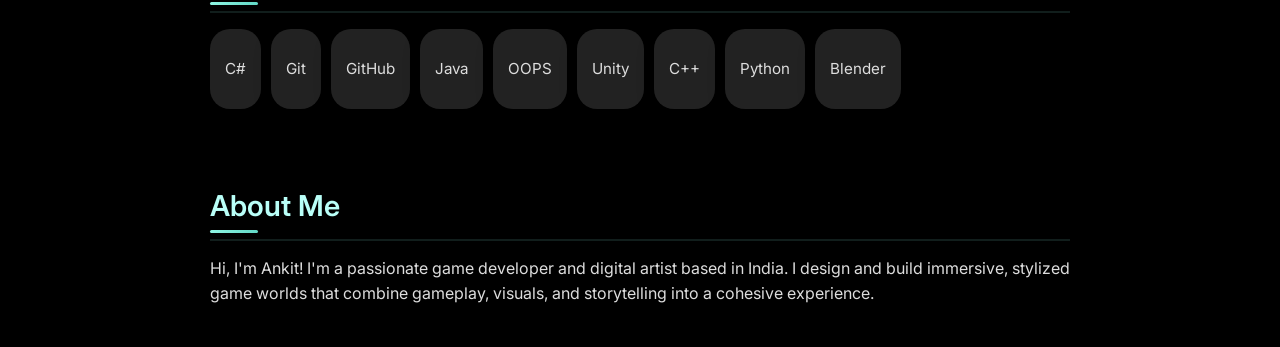
==== commit 002bb18e: "feat: add hover play and source code actions to project cards" ====
--- a/index.html
+++ b/index.html
@@ -285,47 +285,18 @@
     <button type="button" onclick="showSection('artworks')">Artworks</button>
   </div>
 
-  <!-- Projects Section -->
   <section id="projects" class="section active">
-    <h2>Projects</h2> 
-    <div class="grid-container">
-      <a href="https://ankit-mandal006.itch.io/wither-woods" target="_blank" class="game-card-link">
-        <div class="game-card">
-          <div class="overlay-container">
-            <img src="WitherWoods.gif" alt="Wither Woods gameplay preview" />
-            <div class="overlay-text">Play on Itch.io</div>
-          </div>
-          <h3>Wither Woods</h3>
-          <p>A 3D Horror game.</p>
-        </div>
-      </a>
-
-      <a href="https://ankit-mandal006.itch.io/mr-m" target="_blank" class="game-card-link">
-        <div class="game-card">
-          <div class="overlay-container">
-            <img src="Mr_M.gif" alt="Mr.M gameplay preview" />
-            <div class="overlay-text">Play on Itch.io</div>
-          </div>
-          <h3>Mr.M</h3>
-          <p>A 2D casual game with 4 game modes.</p>
-        </div>
-      </a>
-
-      <a href="https://ankit-mandal006.itch.io/merrycatcher" target="_blank" class="game-card-link">
-        <div class="game-card">
-          <div class="overlay-container">
-            <img src="Merry Catcher.gif" alt="Merry Catcher gameplay preview" />
-            <div class="overlay-text">Play on Itch.io</div>
-          </div>
-          <h3>Merry Catcher</h3>
-          <p>Grab gifts but dodge the bombs!</p>
-        </div>
-      </a>
-    </div>
-  </section>
-
-  <!-- Artworks Section --> <section id="artworks" class="section"> <h2>Artworks</h2> <div class="grid-container"> <!-- Artwork 1 --> <a href="https://www.artstation.com/artwork/0lVBq5" target="_blank" class="game-card-link"> <div class="game-card"> <div class="overlay-container"> <img src="Rock_Golem.gif" alt="Rock Golem" /> <div class="overlay-text"> <svg xmlns="http://www.w3.org/2000/svg" width="16" height="16" fill="currentColor" viewBox="0 0 16 16"> <path d="M16 8s-3-5.5-8-5.5S0 8 0 8s3 5.5 8 5.5S16 8 16 8zm-8 4a4 4 0 1 1 0-8 4 4 0 0 1 0 8z"/> <path d="M8 5.5a2.5 2.5 0 1 0 0 5 2.5 2.5 0 0 0 0-5z"/> </svg> View on ArtStation </div> </div> <h3>Rock Golem</h3> <p>#3D Model</p> </div> </a> <!-- Artwork 2 --> <a href="https://www.artstation.com/artwork/WXVqDQ" target="_blank" class="game-card-link"> <div class="game-card"> <div class="overlay-container"> <img src="My Kitchen.gif" alt="Kitchen" /> <div class="overlay-text"> <svg xmlns="http://www.w3.org/2000/svg" width="16" height="16" fill="currentColor" viewBox="0 0 16 16"> <path d="M16 8s-3-5.5-8-5.5S0 8 0 8s3 5.5 8 5.5S16 8 16 8zm-8 4a4 4 0 1 1 0-8 4 4 0 0 1 0 8z"/> <path d="M8 5.5a2.5 2.5 0 1 0 0 5 2.5 2.5 0 0 0 0-5z"/> </svg> View on ArtStation </div> </div> <h3>Kitchen</h3> <p>#Environment Designing</p> </div> </a> <!-- Artwork 3 --> <a href="https://www.artstation.com/artwork/GvKOK1" target="_blank" class="game-card-link"> <div class="game-card"> <div class="overlay-container"> <img src="Poo.gif" alt="Poo - Kung Fu Panda" /> <div class="overlay-text"> <svg xmlns="http://www.w3.org/2000/svg" width="16" height="16" fill="currentColor" viewBox="0 0 16 16"> <path d="M16 8s-3-5.5-8-5.5S0 8 0 8s3 5.5 8 5.5S16 8 16 8zm-8 4a4 4 0 1 1 0-8 4 4 0 0 1 0 8z"/> <path d="M8 5.5a2.5 2.5 0 1 0 0 5 2.5 2.5 0 0 0 0-5z"/> </svg> View on ArtStation </div> </div> <h3>Poo - Kung Fu Panda</h3> <p>#3D Model</p> </div> </a> <!-- Artwork 4 --> <a href="https://www.artstation.com/artwork/Bk50A6" target="_blank" class="game-card-link"> <div class="game-card"> <div class="overlay-container"> <img src="Solo Leveling.jpg" alt="Solo Leveling" /> <div class="overlay-text"> <svg xmlns="http://www.w3.org/2000/svg" width="16" height="16" fill="currentColor" viewBox="0 0 16 16"> <path d="M16 8s-3-5.5-8-5.5S0 8 0 8s3 5.5 8 5.5S16 8 16 8zm-8 4a4 4 0 1 1 0-8 4 4 0 0 1 0 8z"/> <path d="M8 5.5a2.5 2.5 0 1 0 0 5 2.5 2.5 0 0 0 0-5z"/> </svg> View on ArtStation </div> </div> <h3>Solo Leveling</h3> <p>#Traditional Art</p> </div> </a> <!-- Artwork 5 --> <a href="https://www.artstation.com/artwork/2B36AB" target="_blank" class="game-card-link"> <div class="game-card"> <div class="overlay-container"> <img src="Deamon Slayer.jpg" alt="Demon Slayer" /> <div class="overlay-text"> <svg xmlns="http://www.w3.org/2000/svg" width="16" height="16" fill="currentColor" viewBox="0 0 16 16"> <path d="M16 8s-3-5.5-8-5.5S0 8 0 8s3 5.5 8 5.5S16 8 16 8zm-8 4a4 4 0 1 1 0-8 4 4 0 0 1 0 8z"/> <path d="M8 5.5a2.5 2.5 0 1 0 0 5 2.5 2.5 0 0 0 0-5z"/> </svg> View on ArtStation </div> </div> <h3>Demon Slayer</h3> <p>#Traditional Art</p> </div> </a> <!-- Artwork 6 --> <a href="https://www.artstation.com/artwork/NqV0A1" target="_blank" class="game-card-link"> <div class="game-card"> <div class="overlay-container"> <img src="chainsaw man.jpg" alt="Chainsaw Man" /> <div class="overlay-text"> <svg xmlns="http://www.w3.org/2000/svg" width="16" height="16" fill="currentColor" viewBox="0 0 16 16"> <path d="M16 8s-3-5.5-8-5.5S0 8 0 8s3 5.5 8 5.5S16 8 16 8zm-8 4a4 4 0 1 1 0-8 4 4 0 0 1 0 8z"/> <path d="M8 5.5a2.5 2.5 0 1 0 0 5 2.5 2.5 0 0 0 0-5z"/> </svg> View on ArtStation </div> </div> <h3>Chainsaw Man</h3> <p>#Traditional Art</p> </div> </a> <!-- Artwork 7 --> <a href="https://www.artstation.com/artwork/qJwzaN" target="_blank" class="game-card-link"> <div class="game-card"> <div class="overlay-container"> <img src="Berserk.jpg" alt="Berserk" /> <div class="overlay-text"> <svg xmlns="http://www.w3.org/2000/svg" width="16" height="16" fill="currentColor" viewBox="0 0 16 16"> <path d="M16 8s-3-5.5-8-5.5S0 8 0 8s3 5.5 8 5.5S16 8 16 8zm-8 4a4 4 0 1 1 0-8 4 4 0 0 1 0 8z"/> <path d="M8 5.5a2.5 2.5 0 1 0 0 5 2.5 2.5 0 0 0 0-5z"/> </svg> View on ArtStation </div> </div> <h3>Berserk</h3> <p>#Traditional Art</p> </div> </a> <!-- Artwork 8 --> <a href="https://www.artstation.com/artwork/wr3GlY" target="_blank" class="game-card-link"> <div class="game-card"> <div class="overlay-container"> <img src="AOT.jpg" alt="Attack on Titan" /> <div class="overlay-text"> <svg xmlns="http://www.w3.org/2000/svg" width="16" height="16" fill="currentColor" viewBox="0 0 16 16"> <path d="M16 8s-3-5.5-8-5.5S0 8 0 8s3 5.5 8 5.5S16 8 16 8zm-8 4a4 4 0 1 1 0-8 4 4 0 0 1 0 8z"/> <path d="M8 5.5a2.5 2.5 0 1 0 0 5 2.5 2.5 0 0 0 0-5z"/> </svg> View on ArtStation </div> </div> <h3>Attack on Titan</h3> <p>#Traditional Art</p> </div> </a> </div> </section>
-  <!-- Education -->
+  <h2>Projects</h2> 
+  <div id="projects-grid" class="grid-container">
+    </div>
+</section>
+
+<section id="artworks" class="section">
+  <h2>Artworks</h2>
+  <div id="artworks-grid" class="grid-container">
+    </div>
+</section>
+<!-- Education -->
   <section class="info-block">
     <h2>Education<style>
   /* Change all h2 titles inside info-block sections */
